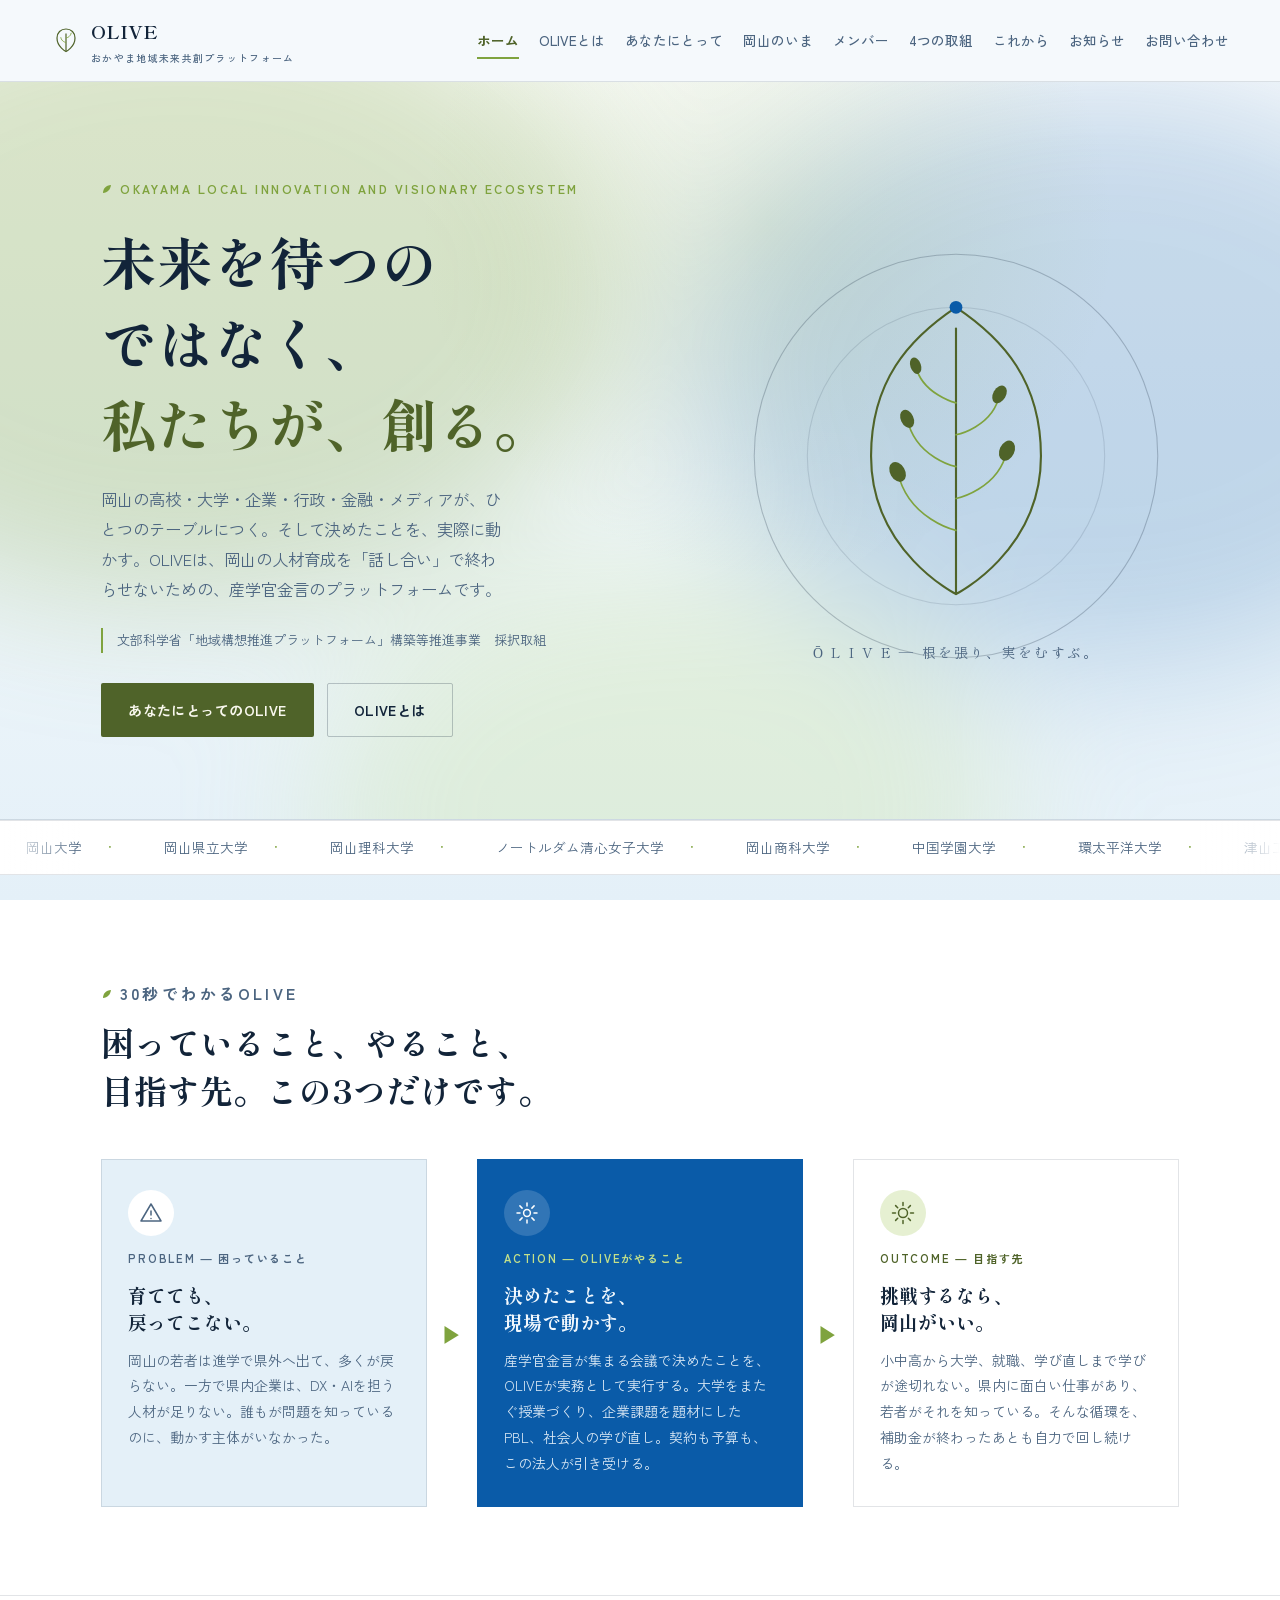
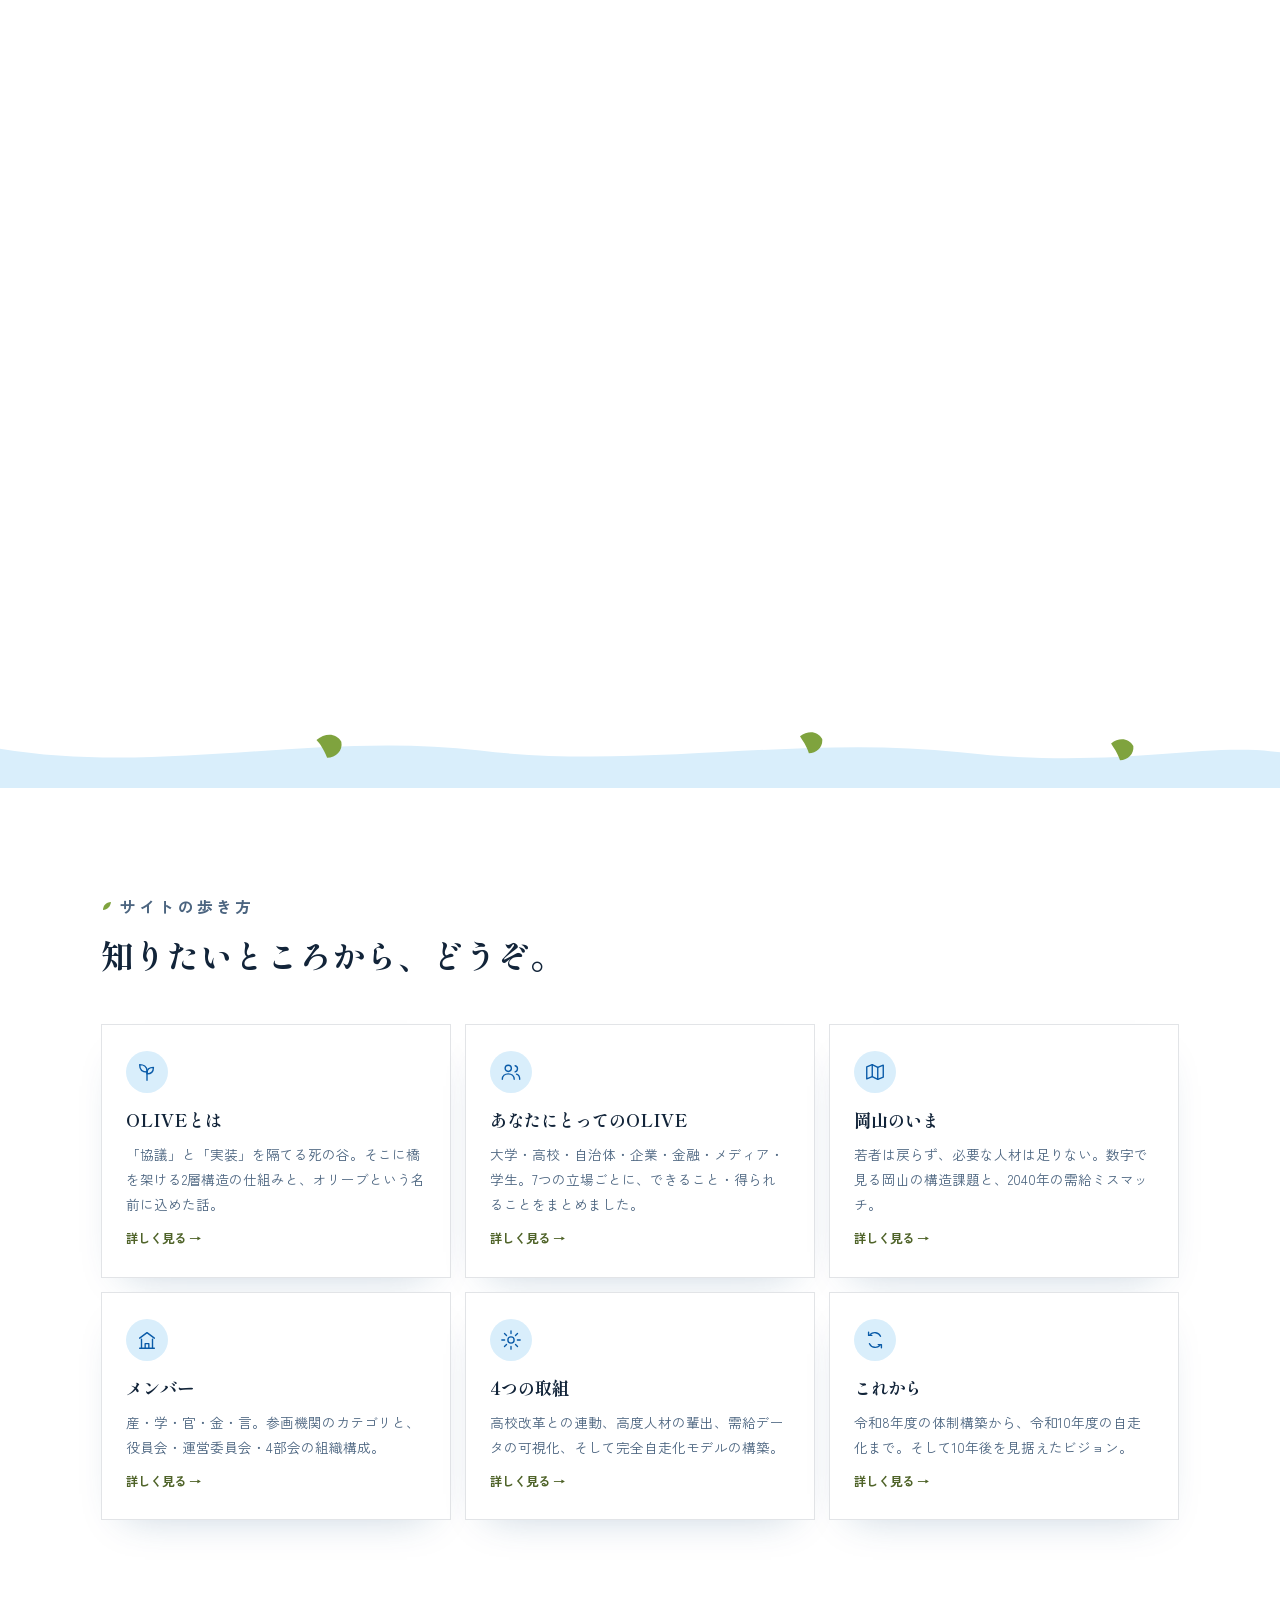
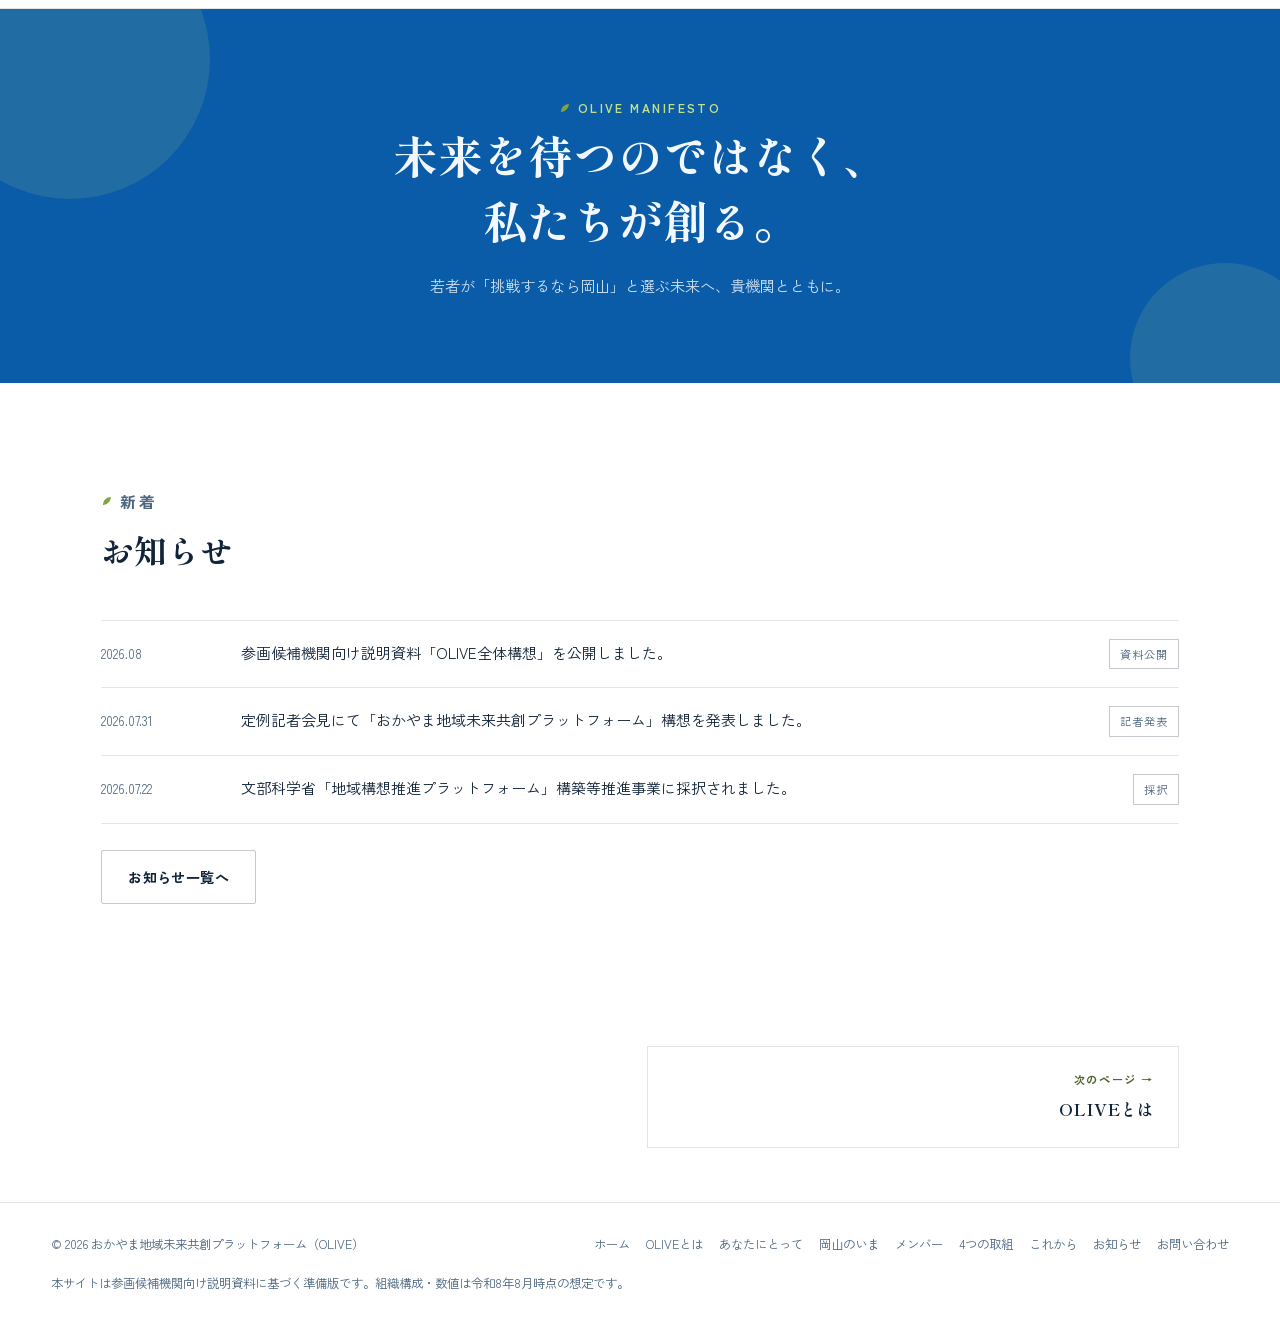
==== index.html @ 81d545f6 "Add files via upload" ====
<!DOCTYPE html>
<html lang="ja">
<head>
<meta charset="UTF-8">
<meta name="viewport" content="width=device-width, initial-scale=1">
<title>ホーム｜OLIVE おかやま地域未来共創プラットフォーム</title>
<meta name="description" content="岡山の高校・大学・企業・行政・金融・メディアが手を組み、人材育成の構想を実行に移す「おかやま地域未来共創プラットフォーム（OLIVE）」の公式サイト。">
<link rel="preconnect" href="https://fonts.googleapis.com">
<link rel="preconnect" href="https://fonts.gstatic.com" crossorigin>
<link href="https://fonts.googleapis.com/css2?family=Shippori+Mincho:wght@500;600;700;800&family=Zen+Kaku+Gothic+New:wght@400;500;700;900&display=swap" rel="stylesheet">
<link rel="icon" href="data:image/svg+xml,%3Csvg xmlns='http://www.w3.org/2000/svg' viewBox='0 0 40 40'%3E%3Cpath d='M20 34C20 34 8 28 8 16C8 9 13 4 20 4C27 4 32 9 32 16C32 28 20 34 20 34Z' fill='none' stroke='%234f6329' stroke-width='2.6'/%3E%3Cpath d='M20 34V10' stroke='%234f6329' stroke-width='2.6'/%3E%3C/svg%3E">
<meta name="theme-color" content="#0a5ba8">
<meta property="og:type" content="website">
<meta property="og:site_name" content="おかやま地域未来共創プラットフォーム（OLIVE）">
<meta property="og:title" content="ホーム｜OLIVE">
<meta property="og:description" content="岡山の高校・大学・企業・行政・金融・メディアが手を組み、人材育成の構想を実行に移す「おかやま地域未来共創プラットフォーム（OLIVE）」の公式サイト。">
<meta property="og:image" content="kodai-workshop.jpg">
<meta name="twitter:card" content="summary_large_image">
<link rel="stylesheet" href="style.css">
</head>
<body>
<a class="skip" href="#main">本文へスキップ</a>
<svg width="0" height="0" style="position:absolute" aria-hidden="true"><defs>
<symbol id="i-academy" viewBox="0 0 24 24"><path d="M3 9l9-5 9 5"/><path d="M4 20h16"/><path d="M6 20V9M10 20V9M14 20V9M18 20V9"/></symbol>
<symbol id="i-seedling" viewBox="0 0 24 24"><path d="M12 21V11"/><path d="M12 11C12 6 8 4 4 4c0 4 2 8 8 8Z"/><path d="M12 13C12 9 15 7 19 7c0 4-2 7-7 7Z"/></symbol>
<symbol id="i-roots" viewBox="0 0 24 24"><path d="M12 2v9"/><path d="M12 11c-3 0-5 3-6 9"/><path d="M12 11c3 0 5 3 6 9"/><path d="M12 11c-1.4 1.5-2 4.5-1.4 9"/><path d="M12 11c1.4 1.5 2 4.5 1.4 9"/></symbol>
<symbol id="i-dove" viewBox="0 0 24 24"><path d="M3 14c4 2.5 8 1.4 10-1.6-3 .2-5-1.6-5-4.6 3 .8 5 2.8 5 5.8 3-.6 5.4-3.4 6-7.4-2.6 3.6-6.4 5-10 5-2 0-4 .8-6 2.8Z"/></symbol>
<symbol id="i-cap" viewBox="0 0 24 24"><path d="M12 4 2 9l10 5 10-5-10-5Z"/><path d="M6 11.5V16c0 1.4 2.8 2.6 6 2.6s6-1.2 6-2.6v-4.5"/><path d="M21 9v5.5"/></symbol>
<symbol id="i-university" viewBox="0 0 24 24"><path d="M4 10l8-6 8 6"/><path d="M4 21h16"/><path d="M6 21V11M18 21V11M10 21v-5h4v5"/></symbol>
<symbol id="i-gov" viewBox="0 0 24 24"><path d="M4 10l8-6 8 6"/><path d="M4 21h16"/><path d="M6 21V11M10 21V11M14 21V11M18 21V11"/><path d="M12 4V1M12 1l3 1-3 1"/></symbol>
<symbol id="i-briefcase" viewBox="0 0 24 24"><rect x="3" y="8" width="18" height="12" rx="1.6"/><path d="M8 8V6a2 2 0 0 1 2-2h4a2 2 0 0 1 2 2v2"/><path d="M3 13.5h18"/></symbol>
<symbol id="i-coins" viewBox="0 0 24 24"><ellipse cx="12" cy="7" rx="7.5" ry="3"/><path d="M4.5 7v10c0 1.7 3.4 3 7.5 3s7.5-1.3 7.5-3V7"/><path d="M4.5 12c0 1.7 3.4 3 7.5 3s7.5-1.3 7.5-3"/></symbol>
<symbol id="i-speech" viewBox="0 0 24 24"><path d="M4 5h16v10H10l-4.5 4v-4H4Z"/><path d="M8 9h8M8 12h5"/></symbol>
<symbol id="i-book" viewBox="0 0 24 24"><path d="M4 5v14l8-3 8 3V5l-8-3-8 3Z"/><path d="M12 2v17"/></symbol>
<symbol id="i-cycle" viewBox="0 0 24 24"><path d="M18 8a7 7 0 0 0-11.3-2"/><path d="M6 16a7 7 0 0 0 11.3 2"/><path d="M5 3.5V7h3.5"/><path d="M19 20.5V17h-3.5"/></symbol>
<symbol id="i-alert" viewBox="0 0 24 24"><path d="M12 3 2 20h20L12 3Z"/><path d="M12 10v4M12 17.5v.01"/></symbol>
<symbol id="i-gear" viewBox="0 0 24 24"><circle cx="12" cy="12" r="3.4"/><path d="M12 2v3M12 19v3M2 12h3M19 12h3M4.9 4.9l2.2 2.2M16.9 16.9l2.2 2.2M19.1 4.9l-2.2 2.2M7.1 16.9l-2.2 2.2"/></symbol>
<symbol id="i-sun" viewBox="0 0 24 24"><circle cx="12" cy="12" r="4.5"/><path d="M12 1.5v3M12 19.5v3M1.5 12h3M19.5 12h3M4.6 4.6l2.1 2.1M17.3 17.3l2.1 2.1M19.4 4.6l-2.1 2.1M6.7 17.3l-2.1 2.1"/></symbol>
<symbol id="i-users" viewBox="0 0 24 24"><circle cx="9" cy="8" r="3.4"/><path d="M2.5 20c0-3.6 2.9-6 6.5-6s6.5 2.4 6.5 6"/><path d="M16.5 5.2a3.4 3.4 0 0 1 0 6.6"/><path d="M18 14.4c2.1.7 3.5 2.6 3.5 5.6"/></symbol>
<symbol id="i-check" viewBox="0 0 24 24"><path d="M4 12.5 9.5 18 20 6.5"/></symbol>
<symbol id="i-map" viewBox="0 0 24 24"><path d="M9 4 3 6.5v13L9 17l6 3 6-2.5v-13L15 7 9 4Z"/><path d="M9 4v13M15 7v13"/></symbol>
</defs></svg>
<div id="scrollProgress"></div>
<header class="site">
  <div class="nav-row">
    <a class="brand" href="index.html">
      <svg class="brand-mark" viewBox="0 0 40 40" fill="none" aria-hidden="true">
        <path d="M20 34C20 34 8 28 8 16C8 9 13 4 20 4C27 4 32 9 32 16C32 28 20 34 20 34Z" stroke="currentColor" stroke-width="1.6" style="color:var(--olive-deep)"/>
        <path d="M20 34V10" stroke="currentColor" stroke-width="1.6" style="color:var(--olive-deep)"/>
        <path d="M20 22C20 22 14 21 13 15" stroke="currentColor" stroke-width="1.2" style="color:var(--olive)"/>
        <path d="M20 16C20 16 26 15 27 9" stroke="currentColor" stroke-width="1.2" style="color:var(--olive)"/>
      </svg>
      <span class="brand-text">OLIVE<small>おかやま地域未来共創プラットフォーム</small></span>
    </a>
    <nav class="links" id="navLinks">
      <a href="index.html" class="active">ホーム</a>
      <a href="about.html">OLIVEとは</a>
      <a href="stakeholders.html">あなたにとって</a>
      <a href="issue.html">岡山のいま</a>
      <a href="members.html">メンバー</a>
      <a href="initiatives.html">4つの取組</a>
      <a href="roadmap.html">これから</a>
      <a href="news.html">お知らせ</a>
      <a href="contact.html">お問い合わせ</a>
    </nav>
    <button class="nav-toggle-btn" id="navToggleBtn" aria-label="メニューを開く" aria-expanded="false" aria-controls="navLinks">
      <svg viewBox="0 0 24 24" fill="none" stroke="currentColor" stroke-width="2" stroke-linecap="round"><path d="M3 6h18M3 12h18M3 18h18"/></svg>
    </button>
  </div>
</header>
<main id="main">
  <section class="hero" id="heroSection" style="padding-top:clamp(52px,8vw,92px);">
    <div class="hero-aurora" aria-hidden="true"><span></span><span></span><span></span></div>
    <div class="hero-glow" id="heroGlow" aria-hidden="true"></div>
    <div class="wrap hero-grid">
      <div class="page-enter">
        <p class="eyebrow">Okayama Local Innovation and Visionary Ecosystem</p>
        <h1>未来を待つのではなく、<br><em>私たちが、創る。</em></h1>
        <p class="hero-lede">岡山の高校・大学・企業・行政・金融・メディアが、ひとつのテーブルにつく。そして決めたことを、実際に動かす。OLIVEは、岡山の人材育成を「話し合い」で終わらせないための、産学官金言のプラットフォームです。</p>
        <p class="hero-formal">文部科学省「地域構想推進プラットフォーム」構築等推進事業　採択取組</p>
        <div class="hero-cta">
          <a class="btn btn-primary" href="stakeholders.html">あなたにとってのOLIVE</a>
          <a class="btn btn-ghost" href="about.html">OLIVEとは</a>
        </div>
      </div>
      <div class="hero-tilt" id="heroTilt">
        <div class="hero-art float-slow" aria-hidden="true"><svg viewBox="0 0 420 420" width="100%" height="100%">
  <circle cx="210" cy="210" r="190" fill="none" stroke="var(--line-strong)" stroke-width="1"/>
  <circle cx="210" cy="210" r="140" fill="none" stroke="var(--line)" stroke-width="1"/>
  <g stroke="var(--olive-deep)" stroke-width="2" fill="none" stroke-linecap="round">
    <path d="M210 340C210 340 130 300 130 210C130 140 165 100 210 70C255 100 290 140 290 210C290 300 210 340 210 340Z"/>
    <path d="M210 340V90"/>
  </g>
  <g stroke="var(--olive)" stroke-width="1.6" fill="none" stroke-linecap="round">
    <path d="M210 280C210 280 165 270 155 225"/><path d="M210 250C210 250 250 242 258 205"/>
    <path d="M210 220C210 220 172 212 164 175"/><path d="M210 190C210 190 245 183 251 152"/>
    <path d="M210 160C210 160 178 152 172 125"/>
  </g>
  <g fill="var(--olive-deep)" class="float-fast">
    <ellipse cx="155" cy="225" rx="7" ry="10" transform="rotate(-30 155 225)"/>
    <ellipse cx="258" cy="205" rx="7" ry="10" transform="rotate(25 258 205)"/>
    <ellipse cx="164" cy="175" rx="6" ry="9" transform="rotate(-25 164 175)"/>
    <ellipse cx="251" cy="152" rx="6" ry="9" transform="rotate(30 251 152)"/>
    <ellipse cx="172" cy="125" rx="5" ry="8" transform="rotate(-20 172 125)"/>
  </g>
  <circle cx="210" cy="70" r="6" fill="var(--navy)"/>
  <text x="210" y="400" text-anchor="middle" font-family="var(--serif)" font-size="13" fill="var(--ink-soft)" letter-spacing="2">Ō L I V E — 根を張り、実をむすぶ。</text>
</svg></div>
      </div>
    </div>
  </section>

  <div class="marquee" aria-hidden="true"><div class="marquee-track">
<span>岡山大学</span><span>岡山県立大学</span><span>岡山理科大学</span><span>ノートルダム清心女子大学</span><span>岡山商科大学</span><span>中国学園大学</span><span>環太平洋大学</span><span>津山工業高等専門学校</span><span>岡山県</span><span>岡山市</span><span>倉敷市</span><span>真庭市</span><span>岡山経済同友会</span><span>岡山県商工会議所連合会</span><span>岡山県銀行協会</span><span>山陽新聞社</span><span>テレビせとうち</span><span>大学コンソーシアム岡山</span><span>OI-Start</span>
<span>岡山大学</span><span>岡山県立大学</span><span>岡山理科大学</span><span>ノートルダム清心女子大学</span><span>岡山商科大学</span><span>中国学園大学</span><span>環太平洋大学</span><span>津山工業高等専門学校</span><span>岡山県</span><span>岡山市</span><span>倉敷市</span><span>真庭市</span><span>岡山経済同友会</span><span>岡山県商工会議所連合会</span><span>岡山県銀行協会</span><span>山陽新聞社</span><span>テレビせとうち</span><span>大学コンソーシアム岡山</span><span>OI-Start</span>
</div></div>

  <section id="overview">
    <div class="wrap">
      <div class="section-head reveal">
        <p class="eyebrow">30秒でわかるOLIVE</p>
        <h2>困っていること、やること、目指す先。この3つだけです。</h2>
      </div>
      <div class="steps3 stagger">
        <div class="step3 s-problem">
          <div class="s3-ic"><svg class="ico"><use href="#i-alert"/></svg></div>
          <div class="lbl">Problem ― 困っていること</div>
          <h3>育てても、<br>戻ってこない。</h3>
          <p>岡山の若者は進学で県外へ出て、多くが戻らない。一方で県内企業は、DX・AIを担う人材が足りない。誰もが問題を知っているのに、動かす主体がいなかった。</p>
        </div>
        <div class="step3-arrow" aria-hidden="true">▶</div>
        <div class="step3 s-olive">
          <div class="s3-ic"><svg class="ico"><use href="#i-gear"/></svg></div>
          <div class="lbl">Action ― OLIVEがやること</div>
          <h3>決めたことを、<br>現場で動かす。</h3>
          <p>産学官金言が集まる会議で決めたことを、OLIVEが実務として実行する。大学をまたぐ授業づくり、企業課題を題材にしたPBL、社会人の学び直し。契約も予算も、この法人が引き受ける。</p>
        </div>
        <div class="step3-arrow" aria-hidden="true">▶</div>
        <div class="step3 s-future">
          <div class="s3-ic"><svg class="ico"><use href="#i-sun"/></svg></div>
          <div class="lbl">Outcome ― 目指す先</div>
          <h3>挑戦するなら、<br>岡山がいい。</h3>
          <p>小中高から大学、就職、学び直しまで学びが途切れない。県内に面白い仕事があり、若者がそれを知っている。そんな循環を、補助金が終わったあとも自力で回し続ける。</p>
        </div>
      </div>
    </div>
  </section>

  <section id="photo-kodai" style="padding-top:0; border-bottom:none;">
    <div class="wrap">
      <figure class="photo-band reveal wipe"><img src="kodai-workshop.jpg" alt="高校生と大学生・大学職員が付箋を使って岡山の地域課題を話し合っている様子" loading="lazy"><figcaption>高校生と大学生が同じテーブルで、岡山の地域課題を 描く。<span class="cap-note">※ 本画像は活動のイメージです。</span></figcaption></figure>
    </div>
  </section>

  <div class="sea-band" aria-hidden="true"><svg viewBox="0 0 1440 64" preserveAspectRatio="none">
<path d="M0 20 C 180 50, 360 0, 540 22 C 720 44, 900 4, 1080 24 C 1260 44, 1350 12, 1440 24 L1440 64 L0 64 Z" fill="var(--sea-pale)"/>
<g fill="var(--olive)"><path d="M356 10c10-8 22-8 28 2 2 10-6 18-16 18-4-10-8-16-12-20z"/><path d="M900 6c9-7 20-6 25 3 1 9-6 16-15 16-3-9-7-14-10-19z"/><path d="M1250 14c9-7 20-6 25 3 1 9-6 16-15 16-3-9-7-14-10-19z"/></g>
</svg></div>

  <section id="gates">
    <div class="wrap">
      <div class="section-head reveal">
        <p class="eyebrow">サイトの歩き方</p>
        <h2>知りたいところから、どうぞ。</h2>
      </div>
      <div class="gate-grid stagger">
        <a class="gate tilt-card" href="about.html">
          <div class="g-ic"><svg class="ico"><use href="#i-seedling"/></svg></div>
          <h3>OLIVEとは</h3>
          <p>「協議」と「実装」を隔てる死の谷。そこに橋を架ける2層構造の仕組みと、オリーブという名前に込めた話。</p>
          <span class="go">詳しく見る →</span>
        </a>
<a class="gate tilt-card" href="stakeholders.html">
          <div class="g-ic"><svg class="ico"><use href="#i-users"/></svg></div>
          <h3>あなたにとってのOLIVE</h3>
          <p>大学・高校・自治体・企業・金融・メディア・学生。7つの立場ごとに、できること・得られることをまとめました。</p>
          <span class="go">詳しく見る →</span>
        </a>
<a class="gate tilt-card" href="issue.html">
          <div class="g-ic"><svg class="ico"><use href="#i-map"/></svg></div>
          <h3>岡山のいま</h3>
          <p>若者は戻らず、必要な人材は足りない。数字で見る岡山の構造課題と、2040年の需給ミスマッチ。</p>
          <span class="go">詳しく見る →</span>
        </a>
<a class="gate tilt-card" href="members.html">
          <div class="g-ic"><svg class="ico"><use href="#i-university"/></svg></div>
          <h3>メンバー</h3>
          <p>産・学・官・金・言。参画機関のカテゴリと、役員会・運営委員会・4部会の組織構成。</p>
          <span class="go">詳しく見る →</span>
        </a>
<a class="gate tilt-card" href="initiatives.html">
          <div class="g-ic"><svg class="ico"><use href="#i-gear"/></svg></div>
          <h3>4つの取組</h3>
          <p>高校改革との連動、高度人材の輩出、需給データの可視化、そして完全自走化モデルの構築。</p>
          <span class="go">詳しく見る →</span>
        </a>
<a class="gate tilt-card" href="roadmap.html">
          <div class="g-ic"><svg class="ico"><use href="#i-cycle"/></svg></div>
          <h3>これから</h3>
          <p>令和8年度の体制構築から、令和10年度の自走化まで。そして10年後を見据えたビジョン。</p>
          <span class="go">詳しく見る →</span>
        </a>
      </div>
    </div>
  </section>

  <section style="border-bottom:none; padding-top:0; padding-bottom:0;">
    <div class="quote-band">
      <div class="orb float-slow" style="width:280px; height:280px; top:-90px; left:-70px;"></div>
      <div class="orb float-fast" style="width:190px; height:190px; bottom:-70px; right:-40px;"></div>
      <p class="eyebrow" style="color:var(--olive-light); position:relative; z-index:1;">OLIVE Manifesto</p>
      <h2>未来を待つのではなく、<br>私たちが創る。</h2>
      <p class="sub">若者が「挑戦するなら岡山」と選ぶ未来へ、貴機関とともに。</p>
    </div>
  </section>

  <section id="latest">
    <div class="wrap">
      <div class="section-head reveal">
        <p class="eyebrow">新着</p>
        <h2>お知らせ</h2>
      </div>
      <div class="news-list stagger">
        <a class="news-item" href="news.html"><span class="date">2026.08</span><span class="news-title">参画候補機関向け説明資料「OLIVE全体構想」を公開しました。</span><span class="tag">資料公開</span></a>
        <a class="news-item" href="news.html"><span class="date">2026.07.31</span><span class="news-title">定例記者会見にて「おかやま地域未来共創プラットフォーム」構想を発表しました。</span><span class="tag">記者発表</span></a>
        <a class="news-item" href="news.html"><span class="date">2026.07.22</span><span class="news-title">文部科学省「地域構想推進プラットフォーム」構築等推進事業に採択されました。</span><span class="tag">採択</span></a>
      </div>
      <div style="margin-top:26px;"><a class="btn btn-ghost" href="news.html">お知らせ一覧へ</a></div>
    </div>
  </section>

</main>
<div class="wrap"><div class="pager">
<a class="next" href="about.html"><span class="dir">次のページ →</span><span class="ttl">OLIVEとは</span></a>
</div></div>
<footer>
  <span>© 2026 おかやま地域未来共創プラットフォーム（OLIVE）</span>
  <span class="fnav"><a href="index.html">ホーム</a> <a href="about.html">OLIVEとは</a> <a href="stakeholders.html">あなたにとって</a> <a href="issue.html">岡山のいま</a> <a href="members.html">メンバー</a> <a href="initiatives.html">4つの取組</a> <a href="roadmap.html">これから</a> <a href="news.html">お知らせ</a> <a href="contact.html">お問い合わせ</a></span>
  <span>本サイトは参画候補機関向け説明資料に基づく準備版です。組織構成・数値は令和8年8月時点の想定です。</span>
</footer>
<button class="back-to-top" id="backToTop" aria-label="ページ上部へ戻る">↑</button>
<script src="site.js"></script>
</body>
</html>
---- style.css ----
:root{
  --ink:#122439; --ink-soft:#4c6580;
  --paper:#f4f9fc; --paper-raise:#e4f0f8;
  --navy:#0a5ba8; --navy-soft:#3f93c9;
  --sea-pale:#d9eefb; --sea-deep:#082a4d;
  --olive:#7fa33e; --olive-deep:#4f6329; --olive-light:#c3e08a; --olive-pale:#e6f0d2;
  --line:rgba(18,36,57,0.12); --line-strong:rgba(18,36,57,0.24);
  --card:#ffffff;
  --shadow:0 18px 40px -24px rgba(14,67,114,0.28);
  --serif:"Shippori Mincho","Hiragino Mincho ProN","Yu Mincho",serif;
  --sans:"Zen Kaku Gothic New","Hiragino Sans","Yu Gothic",sans-serif;
}
@media (prefers-color-scheme: dark){
  :root:not([data-theme="light"]){
    --ink:#e7f0f7; --ink-soft:#a9c1d6;
    --paper:#0a1926; --paper-raise:#102232;
    --navy:#79b3dd; --navy-soft:#4f89ac;
    --sea-pale:#132c40; --sea-deep:#061523;
    --olive:#a9c374; --olive-deep:#c3d998; --olive-light:#7c9a4a; --olive-pale:#1f2a1a;
    --line:rgba(231,240,247,0.14); --line-strong:rgba(231,240,247,0.26);
    --card:#0f2130; --shadow:0 18px 44px -22px rgba(0,0,0,0.65);
  }
}
:root[data-theme="dark"]{
  --ink:#e7f0f7; --ink-soft:#a9c1d6;
  --paper:#0a1926; --paper-raise:#102232;
  --navy:#79b3dd; --navy-soft:#4f89ac;
  --sea-pale:#132c40; --sea-deep:#061523;
  --olive:#a9c374; --olive-deep:#c3d998; --olive-light:#7c9a4a; --olive-pale:#1f2a1a;
  --line:rgba(231,240,247,0.14); --line-strong:rgba(231,240,247,0.26);
  --card:#0f2130; --shadow:0 18px 44px -22px rgba(0,0,0,0.65);
}

*{box-sizing:border-box;}
html{scroll-behavior:smooth;}
body{
  margin:0;
  background:linear-gradient(180deg,#ffffff 0%,var(--paper) 40%,var(--paper-raise) 100%);
  background-attachment:fixed;
  color:var(--ink); font-family:var(--sans); line-height:1.85;
  -webkit-font-smoothing:antialiased;
}
@media (prefers-color-scheme: dark){
  :root:not([data-theme="light"]) body{ background:linear-gradient(180deg,#0d1f2e 0%,var(--paper) 45%,#071420 100%); background-attachment:fixed; }
}
:root[data-theme="dark"] body{ background:linear-gradient(180deg,#0d1f2e 0%,var(--paper) 45%,#071420 100%); background-attachment:fixed; }

::selection{ background:var(--olive-pale); color:var(--olive-deep); }
a{ color:inherit; }
img,svg{ display:block; max-width:100%; }
p{ margin:0; }
h1,h2,h3,h4{ font-family:var(--serif); font-weight:700; line-height:1.45; margin:0; text-wrap:balance; }
.wrap{ max-width:1180px; margin:0 auto; padding:0 clamp(20px,4vw,56px); }

.eyebrow{
  font-family:var(--sans); font-weight:700; font-size:0.76rem;
  letter-spacing:0.2em; color:var(--olive); text-transform:uppercase;
  display:inline-flex; align-items:center; gap:7px;
}
.eyebrow::before{
  content:""; width:12px; height:12px; flex:none; background:var(--olive);
  -webkit-mask:url("data:image/svg+xml,%3Csvg xmlns='http://www.w3.org/2000/svg' viewBox='0 0 24 24'%3E%3Cpath d='M4 20C4 11 10 5 20 4C19 13 13 19 4 20Z'/%3E%3C/svg%3E") center/contain no-repeat;
  mask:url("data:image/svg+xml,%3Csvg xmlns='http://www.w3.org/2000/svg' viewBox='0 0 24 24'%3E%3Cpath d='M4 20C4 11 10 5 20 4C19 13 13 19 4 20Z'/%3E%3C/svg%3E") center/contain no-repeat;
}
.ico{ width:22px; height:22px; stroke:currentColor; fill:none; stroke-width:1.5; stroke-linecap:round; stroke-linejoin:round; flex:none; }
.art-ico{ stroke:var(--olive-deep); fill:none; stroke-width:1.6; stroke-linecap:round; stroke-linejoin:round; }
.hub-ico{ stroke:var(--navy); fill:none; stroke-width:1.6; stroke-linecap:round; stroke-linejoin:round; }

@keyframes riseIn{ from{opacity:0; transform:translateY(20px);} to{opacity:1; transform:none;} }
@keyframes drawIn{ to{ stroke-dashoffset:0; } }
@keyframes march{ to{ stroke-dashoffset:-24; } }
@keyframes drift{ 0%,100%{transform:translateY(0) rotate(0);} 50%{transform:translateY(-10px) rotate(1.2deg);} }
@keyframes bob{ 0%,100%{transform:translateY(0);} 50%{transform:translateY(-6px);} }
@keyframes scrollX{ from{transform:translateX(0);} to{transform:translateX(-50%);} }
.float-slow{ animation:drift 7s ease-in-out infinite; }
.float-fast{ animation:bob 4.2s ease-in-out infinite; }

.reveal{ opacity:0; transform:translateY(18px); transition:opacity .7s cubic-bezier(.2,.7,.3,1), transform .7s cubic-bezier(.2,.7,.3,1); }
.reveal.in{ opacity:1; transform:none; }
.stagger > *{ opacity:0; transform:translateY(20px); }
.stagger.in > *{ animation:riseIn .65s cubic-bezier(.2,.7,.3,1) forwards; }
.stagger.in > *:nth-child(1){animation-delay:0s}
.stagger.in > *:nth-child(2){animation-delay:.07s}
.stagger.in > *:nth-child(3){animation-delay:.14s}
.stagger.in > *:nth-child(4){animation-delay:.21s}
.stagger.in > *:nth-child(5){animation-delay:.28s}
.stagger.in > *:nth-child(6){animation-delay:.35s}
.stagger.in > *:nth-child(7){animation-delay:.42s}
.stagger.in > *:nth-child(8){animation-delay:.49s}
.draw [pathLength]{ stroke-dasharray:1; stroke-dashoffset:1; }
.draw.in [pathLength]{ animation:drawIn 1.5s cubic-bezier(.4,.1,.2,1) forwards; }
.fade-late{ opacity:0; transition:opacity .8s ease .7s; }
.draw.in .fade-late, .reveal.in .fade-late{ opacity:1; }
.page-enter > *{ opacity:0; animation:riseIn .8s cubic-bezier(.2,.7,.3,1) forwards; }
.page-enter > *:nth-child(1){animation-delay:.05s}
.page-enter > *:nth-child(2){animation-delay:.16s}
.page-enter > *:nth-child(3){animation-delay:.3s}
.page-enter > *:nth-child(4){animation-delay:.42s}
.page-enter > *:nth-child(5){animation-delay:.54s}

@media (prefers-reduced-motion: reduce){
  html{scroll-behavior:auto;}
  *,*::before,*::after{ animation-duration:.001ms !important; animation-delay:0ms !important; transition-duration:.001ms !important; }
  .stagger > *, .page-enter > *{ opacity:1; transform:none; }
  .draw [pathLength]{ stroke-dashoffset:0; }
  .fade-late{ opacity:1; }
}

#scrollProgress{ position:fixed; top:0; left:0; height:3px; width:0%; background:linear-gradient(90deg,var(--olive),var(--navy)); z-index:200; transition:width .08s linear; }

header.site{ position:sticky; top:0; z-index:50; background:color-mix(in srgb,var(--paper) 88%,transparent); backdrop-filter:blur(10px); border-bottom:1px solid var(--line); }
.nav-row{ display:flex; align-items:center; justify-content:space-between; padding:14px clamp(20px,4vw,56px); gap:20px; position:relative; }
.brand{ display:flex; align-items:center; gap:10px; text-decoration:none; }
.brand-mark{ width:30px; height:30px; flex:none; transition:transform .35s ease; }
.brand:hover .brand-mark{ transform:rotate(-8deg) scale(1.08); }
.brand-text{ font-family:var(--serif); font-weight:700; font-size:1.15rem; }
.brand-text small{ display:block; font-family:var(--sans); font-weight:500; font-size:.62rem; letter-spacing:.13em; color:var(--ink-soft); margin-top:1px; }
nav.links{ display:flex; gap:20px; font-size:.85rem; font-weight:500; }
nav.links a{ text-decoration:none; color:var(--ink-soft); position:relative; padding:4px 0; white-space:nowrap; }
nav.links a::after{ content:""; position:absolute; left:0; right:0; bottom:-2px; height:2px; background:var(--olive); transform:scaleX(0); transform-origin:left; transition:transform .28s ease; }
nav.links a:hover{ color:var(--olive-deep); }
nav.links a:hover::after, nav.links a.active::after{ transform:scaleX(1); }
nav.links a.active{ color:var(--olive-deep); font-weight:700; }
a:focus-visible, button:focus-visible{ outline:2px solid var(--olive); outline-offset:3px; }
.nav-toggle-btn{ display:none; background:none; border:none; cursor:pointer; padding:8px; color:var(--ink); }
.nav-toggle-btn svg{ width:22px; height:22px; display:block; }
@media (max-width:1080px){
  nav.links{ display:none; position:absolute; top:100%; left:0; right:0; flex-direction:column; gap:2px; background:var(--card); border-bottom:1px solid var(--line); padding:10px clamp(20px,4vw,56px) 18px; box-shadow:var(--shadow); }
  nav.links.open{ display:flex; }
  nav.links a{ padding:11px 0; border-bottom:1px solid var(--line); }
  nav.links a::after{ display:none; }
  .nav-toggle-btn{ display:inline-flex; }
}
.back-to-top{ position:fixed; right:22px; bottom:22px; z-index:60; width:46px; height:46px; border-radius:50%; background:var(--navy); color:#fff; border:none; cursor:pointer; font-size:1.15rem; line-height:1; box-shadow:var(--shadow); opacity:0; transform:translateY(12px) scale(.9); pointer-events:none; transition:opacity .3s ease, transform .3s ease, background .2s ease; }
.back-to-top.show{ opacity:1; transform:none; pointer-events:auto; }
.back-to-top:hover{ background:var(--olive-deep); }

.hero{ position:relative; padding:clamp(56px,8.5vw,100px) 0 clamp(50px,7vw,82px); overflow:hidden; border-bottom:1px solid var(--line); }
.hero-glow{ position:absolute; inset:0; pointer-events:none; z-index:0; background:radial-gradient(560px circle at var(--mx,60%) var(--my,20%), rgba(127,163,62,.16), transparent 62%); transition:background .15s ease; }
.hero-grid{ display:grid; grid-template-columns:1.12fr .88fr; gap:clamp(30px,5vw,64px); align-items:center; position:relative; z-index:1; }
@media (max-width:900px){ .hero-grid{ grid-template-columns:1fr; } }
.hero h1{ font-size:clamp(2.1rem,4.6vw,3.5rem); margin-top:16px; }
.hero h1 em{ font-style:normal; color:var(--olive-deep); }
.hero-lede{ margin-top:20px; font-size:1.02rem; color:var(--ink-soft); max-width:50ch; }
.hero-formal{ margin-top:24px; font-size:.81rem; color:var(--ink-soft); border-left:2px solid var(--olive); padding-left:14px; line-height:1.9; }
.hero-cta{ display:flex; gap:13px; margin-top:30px; flex-wrap:wrap; }
.hero-tilt{ perspective:1000px; transition:transform .3s ease-out; will-change:transform; }
.hero-art{ position:relative; aspect-ratio:1/1; }

.page-head-band{ position:relative; overflow:hidden; padding:clamp(46px,6.5vw,80px) 0 clamp(34px,4.5vw,52px); border-bottom:1px solid var(--line); background:linear-gradient(180deg, color-mix(in srgb,var(--sea-pale) 55%,transparent), transparent); }
.page-head-band .ph-inner{ max-width:66ch; position:relative; z-index:1; }
.page-head-band h1{ font-size:clamp(1.75rem,3.6vw,2.7rem); margin-top:12px; }
.page-head-band .ph-lede{ margin-top:16px; color:var(--ink-soft); font-size:1rem; }
.ph-deco{ position:absolute; right:-40px; top:-20px; width:min(300px,32vw); opacity:.22; pointer-events:none; }
@media (max-width:760px){ .ph-deco{ display:none; } }

.btn{ display:inline-flex; align-items:center; gap:8px; padding:13px 26px; font-family:var(--sans); font-weight:700; font-size:.88rem; letter-spacing:.03em; text-decoration:none; border-radius:2px; border:1px solid transparent; cursor:pointer; transition:transform .18s ease, background .22s ease, color .22s ease, border-color .22s ease, box-shadow .22s ease; }
.btn-primary{ background:var(--olive-deep); color:#f9f8ee; }
.btn-primary:hover{ background:var(--olive); transform:translateY(-2px); box-shadow:0 14px 26px -14px rgba(79,99,41,.7); }
.btn-ghost{ border-color:var(--line-strong); color:var(--ink); }
.btn-ghost:hover{ border-color:var(--olive-deep); color:var(--olive-deep); transform:translateY(-2px); }

section{ padding:clamp(50px,7vw,88px) 0; border-bottom:1px solid var(--line); }
section:last-of-type{ border-bottom:none; }
.section-head{ max-width:62ch; margin-bottom:clamp(28px,4.2vw,46px); }
.section-head h2{ font-size:clamp(1.45rem,2.9vw,2.05rem); margin-top:10px; }
.section-head p{ margin-top:16px; color:var(--ink-soft); font-size:.98rem; }
.sea-band{ line-height:0; margin-top:-1px; }
.sea-band svg{ display:block; width:100%; height:auto; }
.section-art{ margin:0 auto clamp(26px,4vw,42px); }
.section-art svg{ display:block; width:100%; height:auto; }
.art-wide{ max-width:880px; }
.art-narrow{ max-width:390px; }

.steps3{ display:grid; grid-template-columns:1fr auto 1fr auto 1fr; align-items:stretch; }
@media (max-width:900px){ .steps3{ grid-template-columns:1fr; } }
.step3{ background:var(--card); border:1px solid var(--line); padding:30px 26px; display:flex; flex-direction:column; gap:12px; transition:transform .3s cubic-bezier(.2,.8,.2,1), box-shadow .3s ease; }
.step3:hover{ transform:translateY(-6px); box-shadow:0 22px 44px -22px rgba(10,91,168,.35); }
.step3 .s3-ic{ width:46px; height:46px; border-radius:50%; display:flex; align-items:center; justify-content:center; }
.step3 .s3-ic .ico{ width:24px; height:24px; }
.step3 .lbl{ font-size:.7rem; letter-spacing:.16em; text-transform:uppercase; font-weight:700; }
.step3 h3{ font-size:1.18rem; }
.step3 p{ font-size:.87rem; color:var(--ink-soft); }
.step3.s-problem{ background:var(--paper-raise); }
.step3.s-problem .s3-ic{ background:var(--card); color:var(--ink-soft); }
.step3.s-problem .lbl{ color:var(--ink-soft); }
.step3.s-olive{ background:var(--navy); border-color:var(--navy); }
.step3.s-olive .s3-ic{ background:rgba(255,255,255,.16); color:#fff; }
.step3.s-olive .lbl{ color:var(--olive-light); }
.step3.s-olive h3{ color:#f2f8fd; }
.step3.s-olive p{ color:#d8e7f4; }
.step3.s-future .s3-ic{ background:var(--olive-pale); color:var(--olive-deep); }
.step3.s-future .lbl{ color:var(--olive-deep); }
.step3-arrow{ display:flex; align-items:center; justify-content:center; padding:0 14px; color:var(--olive); font-size:1.4rem; }
@media (max-width:900px){ .step3-arrow{ padding:10px 0; transform:rotate(90deg); } }

.gate-grid{ display:grid; grid-template-columns:repeat(3,1fr); gap:14px; }
@media (max-width:900px){ .gate-grid{ grid-template-columns:repeat(2,1fr); } }
@media (max-width:560px){ .gate-grid{ grid-template-columns:1fr; } }
.gate{ display:flex; flex-direction:column; gap:10px; background:var(--card); border:1px solid var(--line); padding:26px 24px; text-decoration:none; box-shadow:var(--shadow); position:relative; overflow:hidden; transition:transform .3s cubic-bezier(.2,.8,.2,1), box-shadow .3s ease; }
.gate::before{ content:""; position:absolute; left:0; top:0; bottom:0; width:3px; background:var(--olive); transform:scaleY(0); transform-origin:top; transition:transform .35s ease; }
.gate:hover{ transform:translateY(-6px); box-shadow:0 24px 44px -22px rgba(10,91,168,.35); }
.gate:hover::before{ transform:scaleY(1); }
.gate .g-ic{ width:42px; height:42px; border-radius:50%; background:var(--sea-pale); color:var(--navy); display:flex; align-items:center; justify-content:center; }
.gate h3{ font-size:1.08rem; margin-top:4px; }
.gate p{ font-size:.85rem; color:var(--ink-soft); flex:1; }
.gate .go{ font-size:.78rem; font-weight:700; color:var(--olive-deep); display:inline-flex; align-items:center; gap:6px; transition:gap .25s ease; }
.gate:hover .go{ gap:12px; }

.tabs-bar{ display:flex; flex-wrap:wrap; gap:8px; margin-bottom:26px; }
.tab-btn{ display:inline-flex; align-items:center; gap:8px; padding:11px 20px; border-radius:999px; cursor:pointer; font-family:var(--sans); font-size:.87rem; font-weight:700; background:var(--card); color:var(--ink-soft); border:1px solid var(--line-strong); transition:all .25s cubic-bezier(.2,.8,.2,1); }
.tab-btn .ico{ width:17px; height:17px; }
.tab-btn:hover{ transform:translateY(-2px); border-color:var(--olive); color:var(--olive-deep); }
.tab-btn[aria-selected="true"]{ background:var(--navy); border-color:var(--navy); color:#fff; box-shadow:0 12px 24px -14px rgba(10,91,168,.8); }
.tab-panel{ display:none; }
.tab-panel.active{ display:block; animation:riseIn .5s cubic-bezier(.2,.7,.3,1) both; }
.panel-card{ background:var(--card); border:1px solid var(--line); border-left:4px solid var(--olive); box-shadow:var(--shadow); padding:clamp(26px,3.6vw,40px); display:grid; grid-template-columns:1fr 1fr; gap:clamp(22px,3vw,40px); }
@media (max-width:800px){ .panel-card{ grid-template-columns:1fr; } }
.panel-card h3{ font-size:1.32rem; }
.panel-card .who{ font-size:.72rem; letter-spacing:.14em; text-transform:uppercase; color:var(--olive-deep); font-weight:700; }
.panel-card .say{ margin-top:14px; font-size:.95rem; color:var(--ink-soft); }
.panel-list{ display:flex; flex-direction:column; gap:14px; margin:0; padding:0; list-style:none; }
.panel-list li{ display:flex; gap:12px; align-items:flex-start; font-size:.9rem; }
.panel-list .chk{ flex:none; width:22px; height:22px; border-radius:50%; margin-top:3px; background:var(--olive-pale); color:var(--olive-deep); display:flex; align-items:center; justify-content:center; }
.panel-list .chk svg{ width:12px; height:12px; stroke:currentColor; fill:none; stroke-width:3; stroke-linecap:round; stroke-linejoin:round; }
.panel-list b{ display:block; color:var(--ink); }
.panel-list span.d{ color:var(--ink-soft); font-size:.85rem; }

.benefit-grid{ display:grid; grid-template-columns:repeat(3,1fr); gap:14px; }
@media (max-width:900px){ .benefit-grid{ grid-template-columns:repeat(2,1fr); } }
@media (max-width:560px){ .benefit-grid{ grid-template-columns:1fr; } }
.benefit{ background:var(--card); border:1px solid var(--line); padding:26px 24px; box-shadow:var(--shadow); position:relative; overflow:hidden; transition:transform .3s cubic-bezier(.2,.8,.2,1), box-shadow .3s ease; }
.benefit::before{ content:""; position:absolute; left:0; top:0; bottom:0; width:3px; background:var(--olive); transform:scaleY(0); transform-origin:top; transition:transform .35s ease; }
.benefit:hover{ transform:translateY(-6px); box-shadow:0 24px 44px -22px rgba(10,91,168,.35); }
.benefit:hover::before{ transform:scaleY(1); }
.benefit .bn{ font-family:var(--serif); font-weight:800; font-size:1.5rem; color:var(--olive-pale); -webkit-text-stroke:1.4px var(--olive); line-height:1; }
.benefit h4{ font-size:1.02rem; margin-top:12px; }
.benefit p{ margin-top:9px; font-size:.85rem; color:var(--ink-soft); }

.marquee{ overflow:hidden; position:relative; padding:14px 0; border-block:1px solid var(--line); background:var(--card); }
.marquee::before,.marquee::after{ content:""; position:absolute; top:0; bottom:0; width:80px; z-index:2; pointer-events:none; }
.marquee::before{ left:0; background:linear-gradient(90deg,var(--card),transparent); }
.marquee::after{ right:0; background:linear-gradient(270deg,var(--card),transparent); }
.marquee-track{ display:flex; width:max-content; animation:scrollX 46s linear infinite; }
.marquee:hover .marquee-track{ animation-play-state:paused; }
.marquee-track span{ padding:0 26px; font-size:.85rem; color:var(--ink-soft); white-space:nowrap; }
.marquee-track span::after{ content:"·"; margin-left:26px; color:var(--olive); }

.trivia-strip{ display:grid; grid-template-columns:repeat(4,1fr); gap:1px; background:var(--line); border:1px solid var(--line); border-radius:4px; overflow:hidden; }
@media (max-width:860px){ .trivia-strip{ grid-template-columns:repeat(2,1fr); } }
@media (max-width:480px){ .trivia-strip{ grid-template-columns:1fr; } }
.trivia-card{ background:var(--card); padding:26px 22px; display:flex; flex-direction:column; gap:10px; transition:background .3s ease; }
.trivia-card:hover{ background:var(--paper-raise); }
.trivia-card .ic{ line-height:1; color:var(--olive-deep); }
.trivia-card .ic .ico{ width:26px; height:26px; }
.trivia-card .tt{ font-family:var(--serif); font-weight:700; font-size:.98rem; }
.trivia-card .tx{ font-size:.82rem; color:var(--ink-soft); }

.quote-band{ background:var(--navy); color:#f2f8fd; padding:clamp(48px,7vw,84px) clamp(20px,4vw,56px); text-align:center; position:relative; overflow:hidden; }
.quote-band h2{ color:#f2f8fd; font-size:clamp(1.7rem,3.8vw,2.8rem); max-width:20ch; margin:0 auto; position:relative; z-index:1; }
.quote-band .sub{ margin-top:18px; font-size:.95rem; opacity:.85; position:relative; z-index:1; }
.quote-band .orb{ position:absolute; border-radius:50%; opacity:.13; background:var(--olive-light); }

.stat-grid{ display:grid; grid-template-columns:repeat(3,1fr); gap:1px; background:var(--line); border:1px solid var(--line); }
@media (max-width:760px){ .stat-grid{ grid-template-columns:1fr; } }
.stat-cell{ background:var(--paper); padding:32px 28px; transition:background .3s ease; }
.stat-cell:hover{ background:var(--card); }
.stat-num{ font-family:var(--serif); font-weight:800; font-size:clamp(2.2rem,4vw,2.8rem); color:var(--navy); font-variant-numeric:tabular-nums; line-height:1.1; }
.stat-num span{ font-size:.45em; font-weight:700; margin-left:2px; }
.stat-label{ margin-top:12px; font-size:.88rem; color:var(--ink-soft); }
.stat-cell:nth-child(2) .stat-num{ color:var(--navy-soft); }
.stat-cell:nth-child(3) .stat-num{ color:var(--olive-deep); }
.qs-grid{ display:grid; grid-template-columns:repeat(4,1fr); gap:14px; }
@media (max-width:900px){ .qs-grid{ grid-template-columns:repeat(2,1fr); } }
@media (max-width:520px){ .qs-grid{ grid-template-columns:1fr; } }
.qs{ padding:24px 20px; background:var(--card); border-left:3px solid var(--olive); box-shadow:var(--shadow); transition:transform .28s ease; }
.qs:hover{ transform:translateY(-5px); }
.qs .yr{ font-size:.7rem; letter-spacing:.1em; color:var(--ink-soft); text-transform:uppercase; }
.qs .val{ font-family:var(--serif); font-weight:800; font-size:1.55rem; color:var(--navy); margin-top:6px; font-variant-numeric:tabular-nums; }
.qs .lbl{ font-size:.82rem; color:var(--ink-soft); margin-top:8px; }
.qs.warm{ border-left-color:var(--navy-soft); }
.qs.warm .val{ color:var(--olive-deep); }

.valley{ display:grid; grid-template-columns:1fr 1.1fr 1fr; border:1px solid var(--line-strong); }
@media (max-width:760px){ .valley{ grid-template-columns:1fr; } }
.valley > div{ padding:30px 26px; }
.valley .discuss{ background:var(--paper-raise); }
.valley .gap{ background:var(--sea-deep); color:#eaf4fb; text-align:center; display:flex; flex-direction:column; justify-content:center; gap:6px; }
.valley .gap small{ letter-spacing:.18em; font-size:.68rem; opacity:.7; text-transform:uppercase; }
.valley .gap strong{ font-family:var(--serif); font-size:1.5rem; }
.valley .impl{ background:var(--sea-pale); }
.valley h4{ font-size:.95rem; margin-bottom:8px; }
.valley p{ font-size:.86rem; color:var(--ink-soft); }
.valley-conclusion{ margin-top:20px; padding:18px 24px; background:var(--navy); color:#f3f6fa; font-size:.92rem; font-weight:500; display:flex; gap:12px; align-items:baseline; }
.valley-conclusion b{ font-family:var(--serif); font-weight:700; flex:none; }
.layers{ display:flex; flex-direction:column; margin-top:38px; }
.layer{ border:1px solid var(--line-strong); padding:26px 30px; display:grid; grid-template-columns:220px 1fr; gap:24px; align-items:center; }
@media (max-width:700px){ .layer{ grid-template-columns:1fr; } }
.layer.upper{ background:var(--navy); color:#f3f6fa; }
.layer.lower{ background:var(--navy-soft); color:#f6f9fb; margin-top:-1px; }
.layer.lower .tag{ color:var(--olive-light); opacity:1; }
.layer .tag{ font-size:.68rem; letter-spacing:.16em; text-transform:uppercase; opacity:.75; }
.layer .name{ font-family:var(--serif); font-weight:700; font-size:1.2rem; margin-top:6px; }
.layer .desc{ font-size:.9rem; opacity:.92; }
.layer-arrow{ text-align:center; font-size:.78rem; color:var(--ink-soft); padding:8px 0; }

.flow-stages{ display:flex; flex-wrap:wrap; }
.flow-stage{ flex:1 1 180px; background:var(--card); border:1px solid var(--line); padding:22px 18px; transition:transform .28s ease, box-shadow .28s ease; }
.flow-stage:hover{ transform:translateY(-5px); box-shadow:var(--shadow); }
.flow-stage .fi{ width:34px; height:34px; border-radius:50%; background:var(--sea-pale); color:var(--navy); display:flex; align-items:center; justify-content:center; margin-bottom:10px; }
.flow-stage .fi .ico{ width:18px; height:18px; }
.flow-stage .n{ font-family:var(--serif); font-weight:800; color:var(--navy); font-size:1.3rem; }
.flow-stage h4{ font-size:.92rem; margin-top:6px; }
.flow-stage p{ font-size:.78rem; color:var(--ink-soft); margin-top:8px; }
.flow-stage .link{ font-size:.7rem; color:var(--olive-deep); margin-top:10px; }
.flow-loop{ text-align:center; margin-top:18px; font-size:.82rem; color:var(--olive-deep); font-weight:700; }

.body-grid{ display:grid; grid-template-columns:repeat(4,1fr); gap:14px; }
@media (max-width:900px){ .body-grid{ grid-template-columns:repeat(2,1fr); } }
@media (max-width:520px){ .body-grid{ grid-template-columns:1fr; } }
.body-card{ background:var(--card); border:1px solid var(--line); padding:22px 20px; box-shadow:var(--shadow); transition:transform .28s cubic-bezier(.2,.8,.2,1), box-shadow .28s ease; }
.body-card:hover{ transform:translateY(-5px); box-shadow:0 22px 38px -20px rgba(10,91,168,.34); }
.body-card .k{ font-size:.68rem; letter-spacing:.14em; color:var(--navy-soft); font-weight:700; text-transform:uppercase; }
.body-card h4{ font-size:1rem; margin-top:8px; }
.body-card p{ margin-top:10px; font-size:.83rem; color:var(--ink-soft); }
.hub-illustration{ max-width:460px; margin:0 auto clamp(34px,5vw,50px); }
.hub-link{ stroke-dasharray:4 8; animation:march 2.6s linear infinite; }
@media (prefers-reduced-motion: reduce){ .hub-link{ animation:none; } }
.committee-band{ margin-top:16px; display:flex; flex-wrap:wrap; gap:10px; }
.pill{ border:1px solid var(--line-strong); padding:8px 16px; font-size:.82rem; border-radius:999px; background:var(--paper-raise); transition:transform .22s ease, border-color .22s ease; }
.pill:hover{ transform:translateY(-2px); border-color:var(--olive); }

.init-list{ display:flex; flex-direction:column; }
.init{ display:grid; grid-template-columns:120px 1fr; gap:26px; padding:28px 0; border-top:1px solid var(--line); transition:transform .28s ease; }
.init:last-child{ border-bottom:1px solid var(--line); }
@media (max-width:700px){ .init{ grid-template-columns:1fr; gap:10px; } }
.init:hover{ transform:translateX(7px); }
.init:hover .init-num{ -webkit-text-stroke:1.5px var(--navy); }
.init-num{ font-family:var(--serif); font-weight:800; font-size:2.4rem; color:var(--olive-pale); -webkit-text-stroke:1.5px var(--olive); line-height:1; transition:all .28s ease; }
.init h3{ font-size:1.12rem; }
.init p{ margin-top:10px; color:var(--ink-soft); font-size:.92rem; max-width:68ch; }
.init .sub{ margin-top:12px; display:flex; flex-wrap:wrap; gap:8px; }
.init .sub span{ font-size:.74rem; padding:5px 12px; border-radius:999px; background:var(--sea-pale); color:var(--navy); border:1px solid var(--line); }

.road-wrap{ position:relative; padding-left:26px; }
.road-rail{ position:absolute; left:0; top:4px; bottom:4px; width:2px; background:var(--line-strong); }
.road-fill{ position:absolute; left:0; top:4px; width:2px; height:0; background:linear-gradient(180deg,var(--olive),var(--navy)); transition:height .15s linear; }
.road{ display:flex; flex-direction:column; gap:44px; }
.road-item{ position:relative; }
.road-item::before{ content:""; position:absolute; left:-32px; top:5px; width:12px; height:12px; border-radius:50%; background:var(--paper); border:2px solid var(--olive-deep); transition:transform .28s ease, background .28s ease; }
.road-item:hover::before{ transform:scale(1.4); background:var(--olive); }
.road-item .yr{ font-family:var(--serif); font-weight:700; font-size:1.3rem; color:var(--olive-deep); }
.road-item .ttl{ font-weight:700; margin-top:2px; font-size:.95rem; color:var(--ink-soft); }
.road-item ul{ margin:14px 0 0; padding-left:1.1em; font-size:.9rem; color:var(--ink-soft); display:flex; flex-direction:column; gap:8px; }
.phase-grid{ display:grid; grid-template-columns:repeat(3,1fr); gap:14px; }
@media (max-width:800px){ .phase-grid{ grid-template-columns:1fr; } }
.phase-card{ background:var(--card); border:1px solid var(--line); border-top:4px solid var(--olive); padding:26px 22px; transition:transform .28s ease; }
.phase-card:hover{ transform:translateY(-6px); }
.phase-card:nth-child(2){ border-top-color:var(--navy-soft); }
.phase-card:nth-child(3){ border-top-color:var(--navy); background:var(--sea-deep); }
.phase-card:nth-child(3) *{ color:#eef5fa !important; }
.phase-card .pn{ font-size:.72rem; letter-spacing:.1em; color:var(--ink-soft); text-transform:uppercase; }
.phase-card .py{ font-family:var(--serif); font-weight:700; font-size:1.05rem; margin-top:4px; }
.phase-card h4{ font-size:1.1rem; margin-top:10px; }
.phase-card p{ font-size:.85rem; color:var(--ink-soft); margin-top:8px; }

.news-list{ display:flex; flex-direction:column; }
.news-item{ display:grid; grid-template-columns:120px 1fr auto; gap:20px; align-items:baseline; padding:18px 0; border-top:1px solid var(--line); text-decoration:none; color:inherit; transition:padding-left .25s ease; }
.news-item:hover{ padding-left:8px; }
.news-item:hover .news-title{ color:var(--olive-deep); }
.news-list > :last-child{ border-bottom:1px solid var(--line); }
@media (max-width:640px){ .news-item{ grid-template-columns:1fr; gap:6px; } .news-item .tag{ order:-1; } }
.news-item .date{ font-size:.82rem; color:var(--ink-soft); font-variant-numeric:tabular-nums; }
.news-title{ font-size:.94rem; transition:color .25s ease; }
.news-item .tag{ font-size:.7rem; letter-spacing:.08em; padding:4px 10px; border:1px solid var(--line-strong); color:var(--ink-soft); white-space:nowrap; height:fit-content; }

.ask-grid{ display:grid; grid-template-columns:repeat(3,1fr); gap:14px; }
@media (max-width:860px){ .ask-grid{ grid-template-columns:1fr; } }
.ask{ background:var(--olive-pale); border:1px solid var(--olive); padding:26px 24px; transition:transform .3s cubic-bezier(.2,.8,.2,1), box-shadow .3s ease; }
.ask:hover{ transform:translateY(-6px); box-shadow:0 22px 40px -22px rgba(79,99,41,.55); }
.ask .an{ width:30px; height:30px; border-radius:50%; background:var(--olive-deep); color:#f7faef; display:flex; align-items:center; justify-content:center; font-weight:700; font-size:.85rem; }
.ask h4{ font-size:1.05rem; margin-top:14px; color:var(--ink); }
.ask p{ margin-top:9px; font-size:.86rem; color:var(--ink-soft); }
.contact-panel{ background:var(--sea-deep); color:#eef5fa; padding:clamp(40px,6vw,64px); display:grid; grid-template-columns:1.2fr 1fr; gap:40px; }
@media (max-width:800px){ .contact-panel{ grid-template-columns:1fr; } }
.contact-panel h2{ color:#eef5fa; font-size:1.6rem; }
.contact-panel .note{ margin-top:16px; font-size:.9rem; opacity:.88; max-width:52ch; }
.contact-facts{ display:flex; flex-direction:column; gap:16px; font-size:.88rem; }
.contact-facts dt{ font-size:.7rem; letter-spacing:.1em; text-transform:uppercase; opacity:.65; }
.contact-facts dd{ margin:4px 0 0; }
.contact-art{ max-width:260px; margin-top:26px; }

.pager{ display:grid; grid-template-columns:1fr 1fr; gap:14px; padding:clamp(34px,5vw,54px) 0; }
@media (max-width:640px){ .pager{ grid-template-columns:1fr; } }
.pager a{ display:flex; flex-direction:column; gap:4px; padding:22px 24px; background:var(--card); border:1px solid var(--line); text-decoration:none; transition:transform .28s ease, border-color .28s ease; }
.pager a:hover{ transform:translateY(-4px); border-color:var(--olive); }
.pager .dir{ font-size:.7rem; letter-spacing:.14em; text-transform:uppercase; color:var(--olive-deep); font-weight:700; }
.pager .ttl{ font-family:var(--serif); font-weight:700; font-size:1.05rem; }
.pager .next{ text-align:right; }
.pager .next:only-child{ grid-column:2; }
@media (max-width:640px){ .pager .next:only-child{ grid-column:1; } .pager .next{ text-align:left; } }

footer{ padding:30px clamp(20px,4vw,56px); display:flex; justify-content:space-between; align-items:center; gap:16px; font-size:.78rem; color:var(--ink-soft); flex-wrap:wrap; border-top:1px solid var(--line); }
footer .fnav{ display:flex; gap:16px; flex-wrap:wrap; }
footer a{ text-decoration:none; }
footer a:hover{ color:var(--olive-deep); }

.photo-band{ margin:0 0 clamp(28px,4vw,46px); position:relative; overflow:hidden; border-radius:5px; box-shadow:var(--shadow); }
.photo-band img{ width:100%; height:auto; display:block; transition:transform 1.3s cubic-bezier(.2,.7,.3,1); }
.photo-band:hover img{ transform:scale(1.035); }
.photo-band figcaption{ position:absolute; left:0; right:0; bottom:0; padding:52px 26px 18px; background:linear-gradient(transparent, rgba(8,42,77,.88)); color:#eef5fa; font-size:.88rem; line-height:1.7; }
.photo-band figcaption .cap-note{ display:block; margin-top:5px; font-size:.7rem; opacity:.72; letter-spacing:.04em; }
@media (prefers-color-scheme: dark){ :root:not([data-theme="light"]) .photo-band img{ filter:brightness(.88); } }
:root[data-theme="dark"] .photo-band img{ filter:brightness(.88); }
@media (prefers-reduced-motion: reduce){ .photo-band:hover img, .photo-split .ps-img:hover img{ transform:none; } }

.photo-plain{ margin:0 auto clamp(28px,4vw,46px); max-width:780px; }
.photo-plain img{ width:100%; height:auto; display:block; border-radius:5px; background:#fff; }
.photo-plain figcaption{ margin-top:12px; font-size:.8rem; color:var(--ink-soft); text-align:center; }

.photo-split{ display:grid; grid-template-columns:1.02fr .98fr; gap:clamp(24px,3.6vw,48px); align-items:center; }
@media (max-width:840px){ .photo-split{ grid-template-columns:1fr; } }
.photo-split .ps-img{ margin:0; overflow:hidden; border-radius:5px; box-shadow:var(--shadow); }
.photo-split .ps-img img{ width:100%; height:auto; display:block; transition:transform 1.3s cubic-bezier(.2,.7,.3,1); }
.photo-split .ps-img:hover img{ transform:scale(1.035); }
.photo-split h3{ font-size:clamp(1.3rem,2.4vw,1.75rem); }
.photo-split p{ margin-top:14px; color:var(--ink-soft); font-size:.95rem; }
.photo-split .ps-note{ margin-top:14px; font-size:.72rem; color:var(--ink-soft); opacity:.8; }

/* ===== hero aurora ===== */
.hero-aurora{ position:absolute; inset:-25%; z-index:0; pointer-events:none; filter:blur(70px); opacity:.5; }
.hero-aurora span{ position:absolute; display:block; border-radius:50%; }
.hero-aurora span:nth-child(1){ width:46%; height:58%; left:3%;  top:6%;    background:rgba(127,163,62,.55); animation:aurA 19s ease-in-out infinite; }
.hero-aurora span:nth-child(2){ width:42%; height:54%; right:5%; top:16%;   background:rgba(10,91,168,.42);  animation:aurB 23s ease-in-out infinite; }
.hero-aurora span:nth-child(3){ width:36%; height:46%; left:33%; bottom:-6%;background:rgba(195,224,138,.5); animation:aurC 27s ease-in-out infinite; }
@keyframes aurA{ 0%,100%{transform:translate(0,0) scale(1)} 50%{transform:translate(8%,6%) scale(1.16)} }
@keyframes aurB{ 0%,100%{transform:translate(0,0) scale(1)} 50%{transform:translate(-7%,9%) scale(1.12)} }
@keyframes aurC{ 0%,100%{transform:translate(0,0) scale(1)} 50%{transform:translate(5%,-8%) scale(1.2)} }
@media (prefers-color-scheme: dark){ :root:not([data-theme="light"]) .hero-aurora{ opacity:.32; } }
:root[data-theme="dark"] .hero-aurora{ opacity:.32; }
@media (prefers-reduced-motion: reduce){ .hero-aurora span{ animation:none; } }

/* ===== primary button shine ===== */
.btn-primary{ position:relative; overflow:hidden; }
.btn-primary > *{ position:relative; z-index:1; }
.btn-primary::after{
  content:""; position:absolute; top:0; left:-130%; width:55%; height:100%;
  background:linear-gradient(100deg, transparent, rgba(255,255,255,.38), transparent);
  transform:skewX(-18deg); transition:left .65s cubic-bezier(.3,.7,.3,1);
}
.btn-primary:hover::after{ left:140%; }

/* ===== clip-path wipe reveal (photos) ===== */
.wipe{ clip-path:inset(0 100% 0 0); transition:clip-path 1.05s cubic-bezier(.5,.05,.2,1); }
.wipe.in{ clip-path:inset(0 0 0 0); }
@media (prefers-reduced-motion: reduce){ .wipe{ clip-path:none !important; transition:none; } }

/* ===== 3D tilt cards ===== */
.tilt-card{ transform-style:preserve-3d; will-change:transform; transition:transform .35s cubic-bezier(.2,.8,.2,1), box-shadow .35s ease; }
.tilt-card > *{ transform:translateZ(18px); }
@media (prefers-reduced-motion: reduce){ .tilt-card{ transform:none !important; } }

/* ===== eyebrow leaf pulse ===== */
.eyebrow::before{ transition:transform .5s cubic-bezier(.2,.8,.2,1); }
.section-head:hover .eyebrow::before{ transform:rotate(-18deg) scale(1.18); }

/* ===== page transition ===== */
body{ transition:opacity .26s ease; }
body.leaving{ opacity:0; }

/* ===== skip link ===== */
.skip{ position:absolute; left:-9999px; top:0; z-index:300; background:var(--navy); color:#fff; padding:10px 18px; font-size:.85rem; font-weight:700; text-decoration:none; border-radius:0 0 3px 0; }
.skip:focus{ left:0; }

/* ===== nav underline sweep for brand ===== */
.brand-text{ background-image:linear-gradient(var(--olive), var(--olive)); background-repeat:no-repeat; background-size:0% 2px; background-position:0 100%; transition:background-size .35s ease; }
.brand:hover .brand-text{ background-size:100% 2px; }
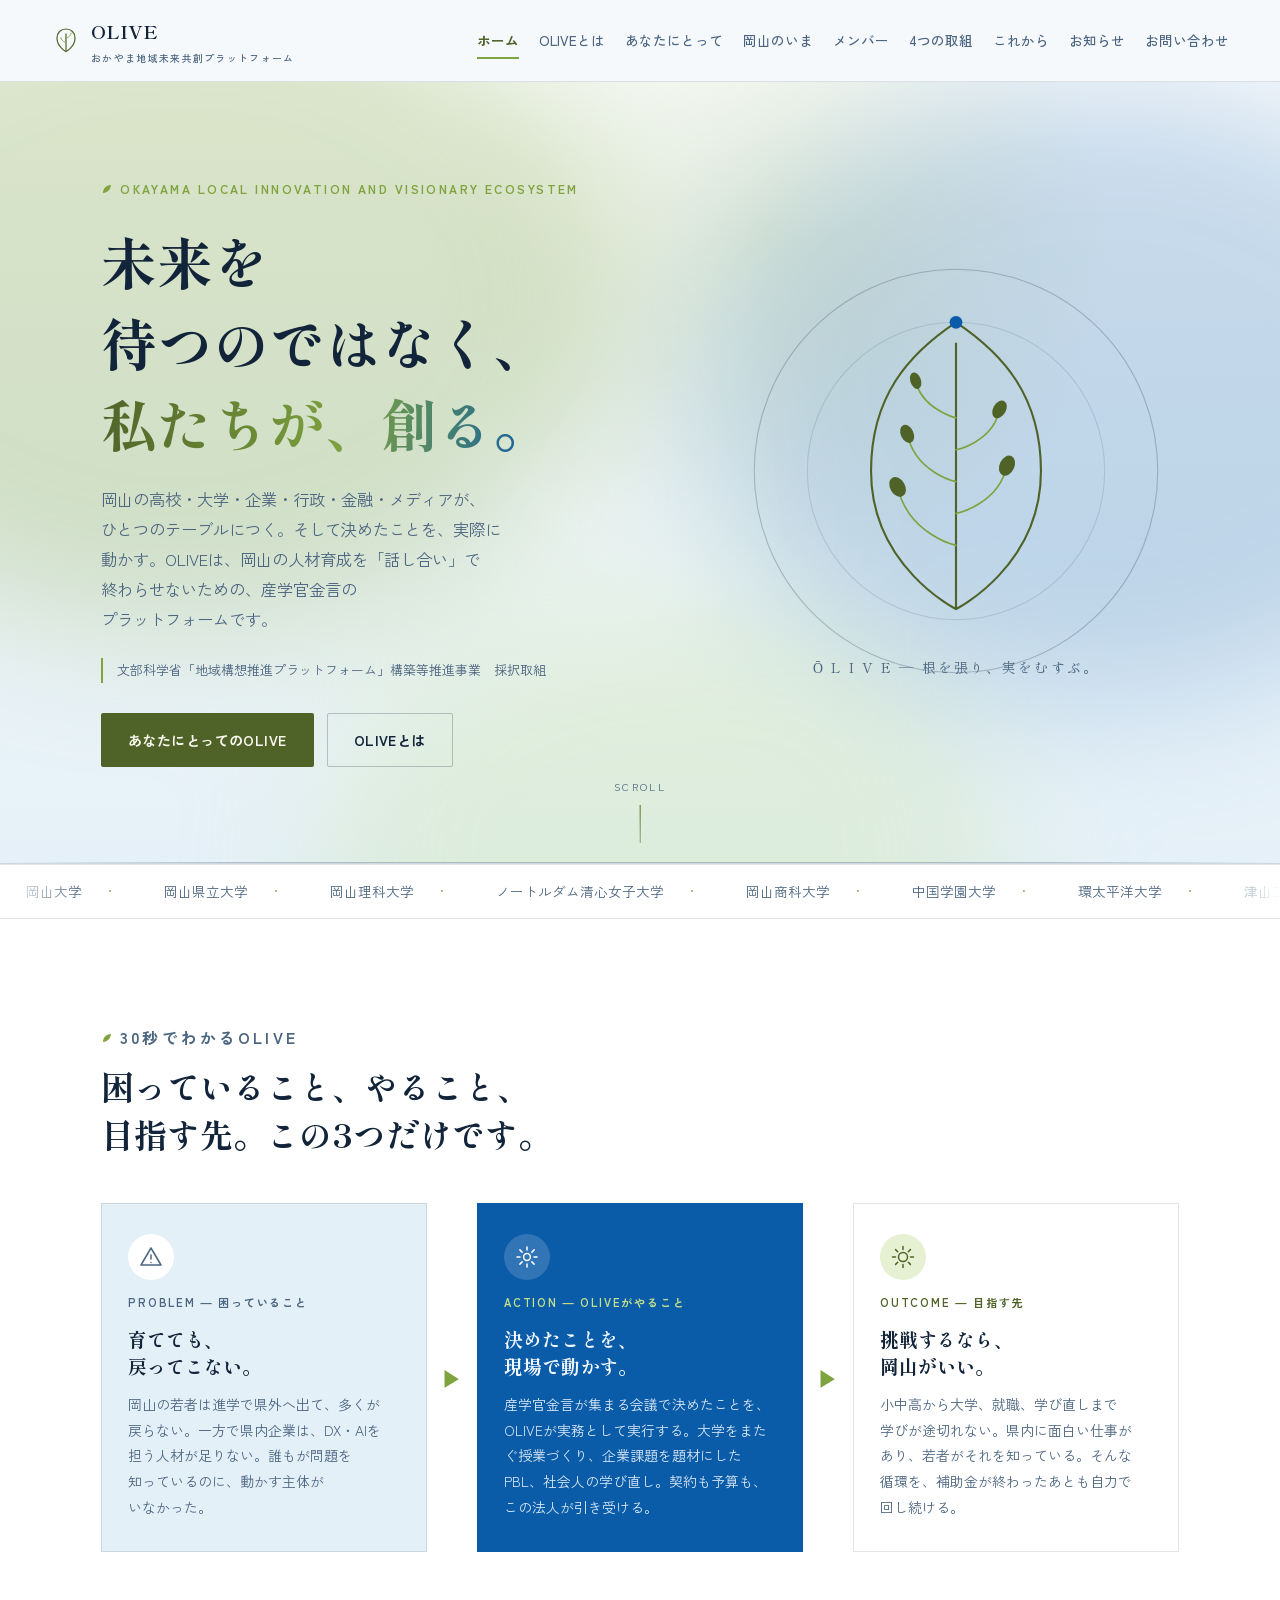
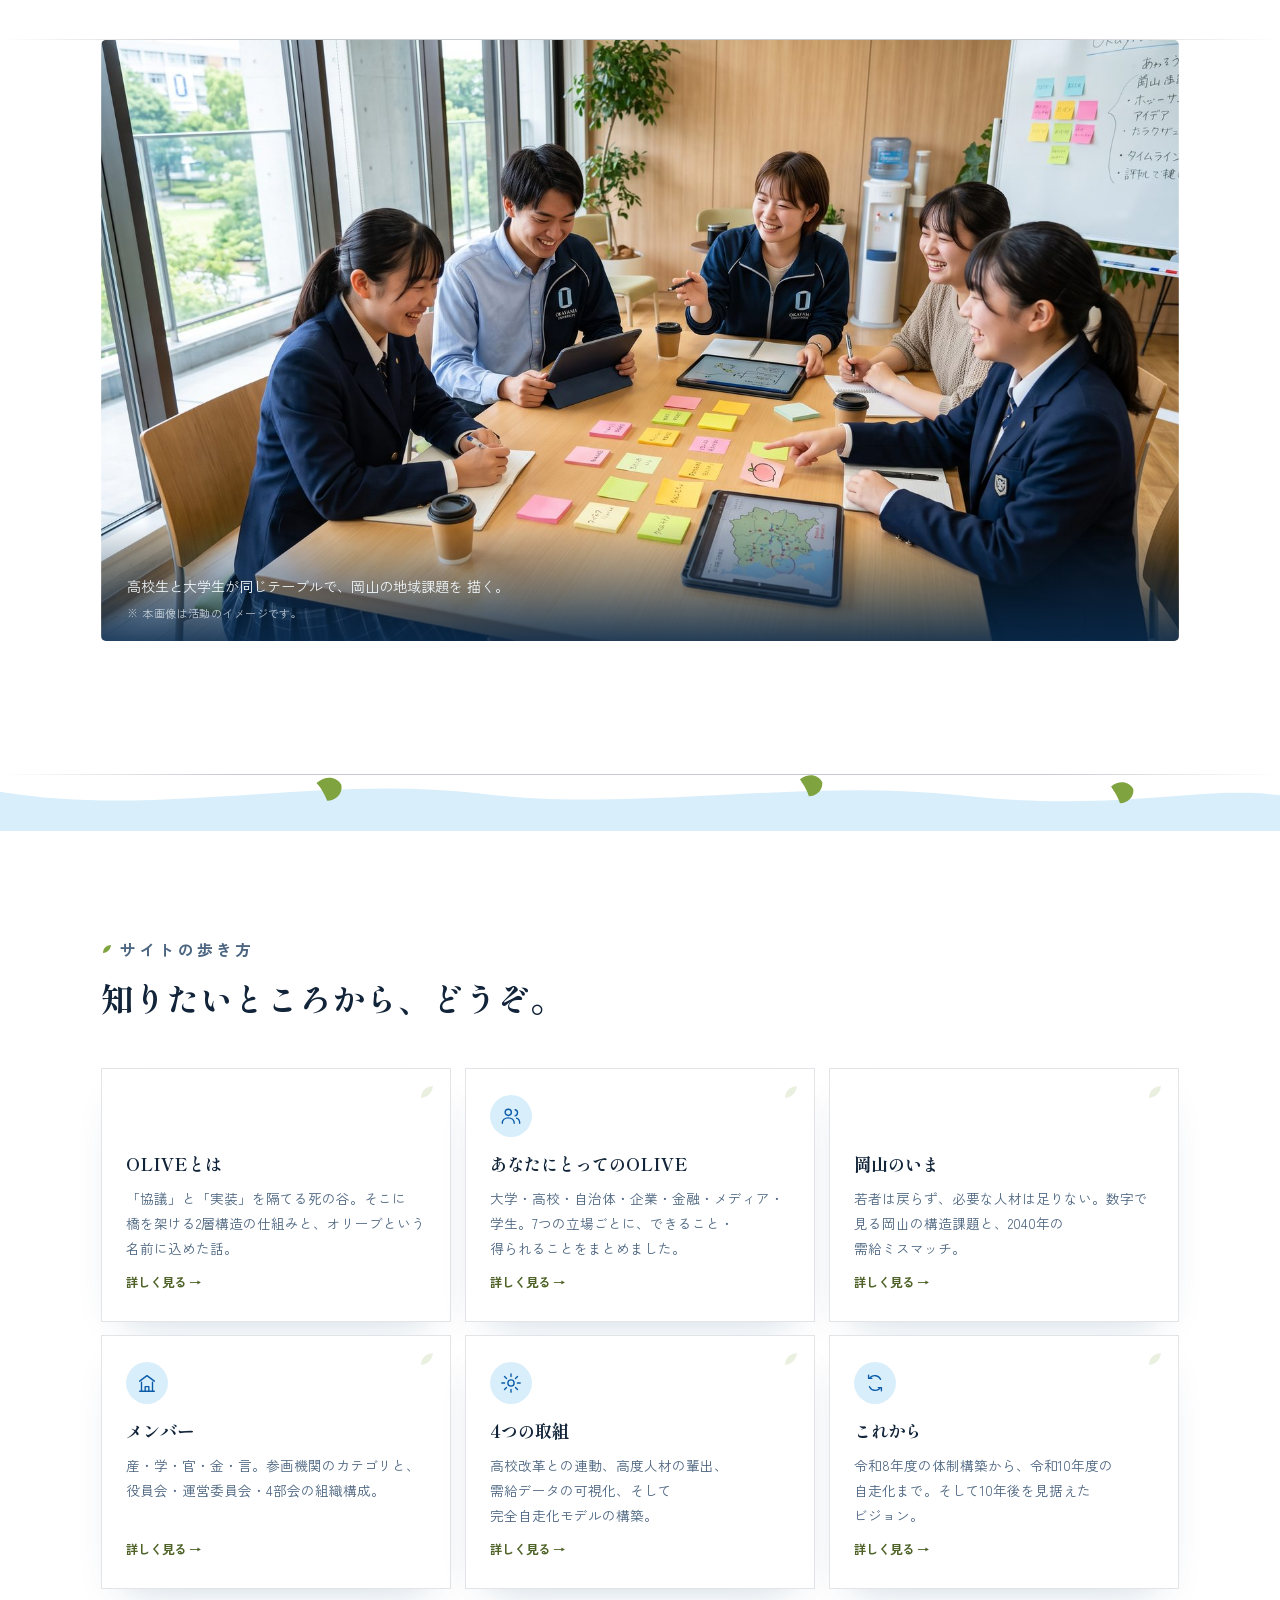
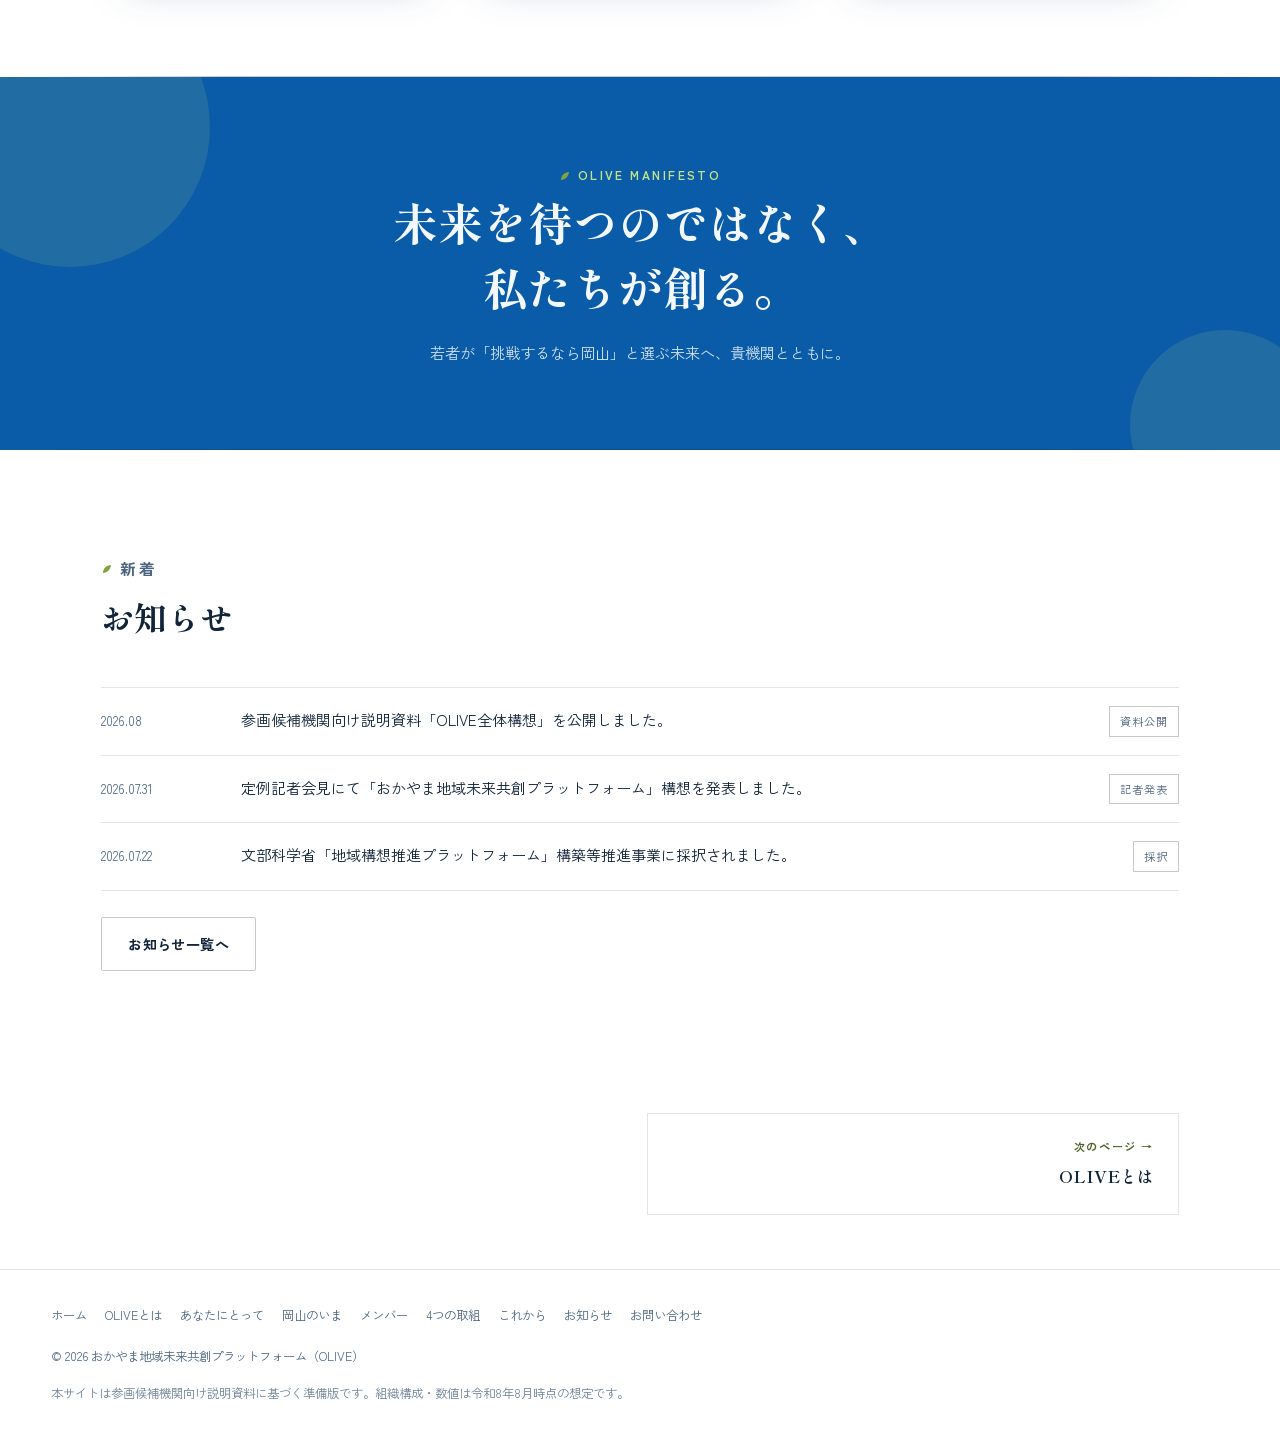
==== commit 0c19c5ae: "Add files via upload" ====
--- a/index.html
+++ b/index.html
@@ -1,5 +1,5 @@
 <!DOCTYPE html>
-<html lang="ja">
+<html lang="ja" class="no-js">
 <head>
 <meta charset="UTF-8">
 <meta name="viewport" content="width=device-width, initial-scale=1">
@@ -8,6 +8,7 @@
 <link rel="preconnect" href="https://fonts.googleapis.com">
 <link rel="preconnect" href="https://fonts.gstatic.com" crossorigin>
 <link href="https://fonts.googleapis.com/css2?family=Shippori+Mincho:wght@500;600;700;800&family=Zen+Kaku+Gothic+New:wght@400;500;700;900&display=swap" rel="stylesheet">
+<script>document.documentElement.classList.remove("no-js");</script>
 <link rel="icon" href="data:image/svg+xml,%3Csvg xmlns='http://www.w3.org/2000/svg' viewBox='0 0 40 40'%3E%3Cpath d='M20 34C20 34 8 28 8 16C8 9 13 4 20 4C27 4 32 9 32 16C32 28 20 34 20 34Z' fill='none' stroke='%234f6329' stroke-width='2.6'/%3E%3Cpath d='M20 34V10' stroke='%234f6329' stroke-width='2.6'/%3E%3C/svg%3E">
 <meta name="theme-color" content="#0a5ba8">
 <meta property="og:type" content="website">
@@ -108,6 +109,7 @@
 </svg></div>
       </div>
     </div>
+    <div class="scroll-cue" aria-hidden="true"><span>Scroll</span><i></i></div>
   </section>
 
   <div class="marquee" aria-hidden="true"><div class="marquee-track">
@@ -236,7 +238,7 @@
 <footer>
   <span>© 2026 おかやま地域未来共創プラットフォーム（OLIVE）</span>
   <span class="fnav"><a href="index.html">ホーム</a> <a href="about.html">OLIVEとは</a> <a href="stakeholders.html">あなたにとって</a> <a href="issue.html">岡山のいま</a> <a href="members.html">メンバー</a> <a href="initiatives.html">4つの取組</a> <a href="roadmap.html">これから</a> <a href="news.html">お知らせ</a> <a href="contact.html">お問い合わせ</a></span>
-  <span>本サイトは参画候補機関向け説明資料に基づく準備版です。組織構成・数値は令和8年8月時点の想定です。</span>
+  <span class="f-note">本サイトは参画候補機関向け説明資料に基づく準備版です。組織構成・数値は令和8年8月時点の想定です。</span>
 </footer>
 <button class="back-to-top" id="backToTop" aria-label="ページ上部へ戻る">↑</button>
 <script src="site.js"></script>
--- a/style.css
+++ b/style.css
@@ -50,7 +50,7 @@
 a{ color:inherit; }
 img,svg{ display:block; max-width:100%; }
 p{ margin:0; }
-h1,h2,h3,h4{ font-family:var(--serif); font-weight:700; line-height:1.45; margin:0; text-wrap:balance; }
+h1,h2,h3,h4{ font-family:var(--serif); font-weight:700; line-height:1.45; margin:0; text-wrap:balance; word-break:auto-phrase; line-break:strict; }
 .wrap{ max-width:1180px; margin:0 auto; padding:0 clamp(20px,4vw,56px); }
 
 .eyebrow{
@@ -136,7 +136,7 @@
 .back-to-top.show{ opacity:1; transform:none; pointer-events:auto; }
 .back-to-top:hover{ background:var(--olive-deep); }
 
-.hero{ position:relative; padding:clamp(56px,8.5vw,100px) 0 clamp(50px,7vw,82px); overflow:hidden; border-bottom:1px solid var(--line); }
+.hero{ position:relative; padding:clamp(56px,8.5vw,100px) 0 clamp(64px,8vw,96px); overflow:hidden; border-bottom:1px solid var(--line); }
 .hero-glow{ position:absolute; inset:0; pointer-events:none; z-index:0; background:radial-gradient(560px circle at var(--mx,60%) var(--my,20%), rgba(127,163,62,.16), transparent 62%); transition:background .15s ease; }
 .hero-grid{ display:grid; grid-template-columns:1.12fr .88fr; gap:clamp(30px,5vw,64px); align-items:center; position:relative; z-index:1; }
 @media (max-width:900px){ .hero-grid{ grid-template-columns:1fr; } }
@@ -146,7 +146,8 @@
 .hero-formal{ margin-top:24px; font-size:.81rem; color:var(--ink-soft); border-left:2px solid var(--olive); padding-left:14px; line-height:1.9; }
 .hero-cta{ display:flex; gap:13px; margin-top:30px; flex-wrap:wrap; }
 .hero-tilt{ perspective:1000px; transition:transform .3s ease-out; will-change:transform; }
-.hero-art{ position:relative; aspect-ratio:1/1; }
+.hero-art{ position:relative; aspect-ratio:1/1; max-width:520px; margin:0 auto; }
+.hero-art svg{ overflow:visible; }
 
 .page-head-band{ position:relative; overflow:hidden; padding:clamp(46px,6.5vw,80px) 0 clamp(34px,4.5vw,52px); border-bottom:1px solid var(--line); background:linear-gradient(180deg, color-mix(in srgb,var(--sea-pale) 55%,transparent), transparent); }
 .page-head-band .ph-inner{ max-width:66ch; position:relative; z-index:1; }
@@ -453,6 +454,7 @@
 
 /* ===== clip-path wipe reveal (photos) ===== */
 .wipe{ clip-path:inset(0 100% 0 0); transition:clip-path 1.05s cubic-bezier(.5,.05,.2,1); }
+.reveal.wipe{ transition:opacity .7s cubic-bezier(.2,.7,.3,1), transform .7s cubic-bezier(.2,.7,.3,1), clip-path 1.05s cubic-bezier(.5,.05,.2,1); }
 .wipe.in{ clip-path:inset(0 0 0 0); }
 @media (prefers-reduced-motion: reduce){ .wipe{ clip-path:none !important; transition:none; } }
 
@@ -476,3 +478,70 @@
 /* ===== nav underline sweep for brand ===== */
 .brand-text{ background-image:linear-gradient(var(--olive), var(--olive)); background-repeat:no-repeat; background-size:0% 2px; background-position:0 100%; transition:background-size .35s ease; }
 .brand:hover .brand-text{ background-size:100% 2px; }
+
+/* ===== no-JS safety: never hide content ===== */
+.no-js .reveal, .no-js .stagger > *, .no-js .draw [pathLength], .no-js .fade-late, .no-js .page-enter > *{ opacity:1 !important; transform:none !important; }
+.no-js .wipe{ clip-path:none !important; }
+.no-js .draw [pathLength]{ stroke-dashoffset:0 !important; }
+
+/* ===== hero scroll cue ===== */
+.scroll-cue{ position:absolute; left:50%; bottom:20px; transform:translateX(-50%); z-index:2; display:flex; flex-direction:column; align-items:center; gap:8px; color:var(--ink-soft); font-size:.64rem; letter-spacing:.24em; text-transform:uppercase; }
+.scroll-cue i{ display:block; width:1px; height:38px; background:linear-gradient(var(--olive), transparent); position:relative; overflow:hidden; }
+.scroll-cue i::after{ content:""; position:absolute; inset:0; background:var(--olive-deep); animation:cueRun 2.1s ease-in-out infinite; }
+@keyframes cueRun{ 0%{ transform:translateY(-100%);} 60%,100%{ transform:translateY(100%);} }
+@media (prefers-reduced-motion: reduce){ .scroll-cue i::after{ animation:none; } }
+@media (max-width:900px){ .scroll-cue{ display:none; } }
+
+/* ===== gradient accent on hero emphasis ===== */
+.hero h1 em{ background:linear-gradient(96deg, var(--olive-deep) 0%, var(--olive) 55%, var(--navy) 100%); -webkit-background-clip:text; background-clip:text; color:transparent; }
+
+/* ===== section divider as gradient hairline ===== */
+section{ border-bottom:none; position:relative; }
+section:not(:last-of-type)::after{ content:""; position:absolute; left:0; right:0; bottom:0; height:1px; background:linear-gradient(90deg, transparent, var(--line-strong) 18%, var(--line-strong) 82%, transparent); }
+
+/* ===== gate card leaf corner ===== */
+.gate{ position:relative; }
+.gate::after{
+  content:""; position:absolute; right:14px; top:14px; width:18px; height:18px; opacity:.16;
+  background:var(--olive);
+  -webkit-mask:url("data:image/svg+xml,%3Csvg xmlns='http://www.w3.org/2000/svg' viewBox='0 0 24 24'%3E%3Cpath d='M4 20C4 11 10 5 20 4C19 13 13 19 4 20Z'/%3E%3C/svg%3E") center/contain no-repeat;
+  mask:url("data:image/svg+xml,%3Csvg xmlns='http://www.w3.org/2000/svg' viewBox='0 0 24 24'%3E%3Cpath d='M4 20C4 11 10 5 20 4C19 13 13 19 4 20Z'/%3E%3C/svg%3E") center/contain no-repeat;
+  transition:transform .4s cubic-bezier(.2,.8,.2,1), opacity .4s ease;
+}
+.gate:hover::after{ transform:rotate(-16deg) scale(1.25); opacity:.4; }
+
+/* ===== news item arrow ===== */
+.news-item{ position:relative; }
+.news-item .news-title::after{ content:"→"; margin-left:10px; opacity:0; color:var(--olive-deep); transition:opacity .28s ease, margin-left .28s ease; }
+.news-item:hover .news-title::after{ opacity:1; margin-left:16px; }
+
+/* ===== footer layout ===== */
+footer{ display:grid; grid-template-columns:1fr; gap:14px; align-items:start; border-top:1px solid var(--line); padding:34px clamp(20px,4vw,56px) 40px; }
+footer .fnav{ display:flex; gap:18px; flex-wrap:wrap; order:-1; padding-bottom:4px; }
+footer .fnav a{ color:var(--ink-soft); }
+footer .fnav a:hover{ color:var(--olive-deep); }
+footer .f-note{ opacity:.8; }
+
+.in-fast{ transition:none !important; }
+.in-fast > *{ animation-duration:.001ms !important; animation-delay:0ms !important; }
+
+/* ===== circular ecosystem ===== */
+.eco-ring{ max-width:560px; margin:0 auto clamp(26px,4vw,42px); }
+.eco-ring svg{ display:block; width:100%; height:auto; overflow:visible; }
+.eco-node{ transform-box:fill-box; transform-origin:center; transition:transform .35s cubic-bezier(.2,.8,.2,1); cursor:default; }
+.eco-node circle{ transition:stroke .3s ease, fill .3s ease; }
+.eco-node:hover, .eco-node.hot{ transform:scale(1.08); }
+.eco-node:hover circle, .eco-node.hot circle{ stroke:var(--olive); fill:var(--olive-pale); }
+@media (prefers-reduced-motion: reduce){ .eco-node{ transition:none; } }
+
+.eco-grid{ display:grid; grid-template-columns:repeat(auto-fit, minmax(230px,1fr)); gap:14px; }
+.eco-card{ background:var(--card); border:1px solid var(--line); border-top:3px solid var(--olive); padding:22px 20px; transition:transform .3s cubic-bezier(.2,.8,.2,1), box-shadow .3s ease; }
+.eco-card:hover{ transform:translateY(-5px); box-shadow:var(--shadow); }
+.eco-card .n{ font-family:var(--serif); font-weight:800; color:var(--navy); font-size:1.2rem; }
+.eco-card h4{ font-size:.96rem; margin-top:4px; }
+.eco-card p{ font-size:.8rem; color:var(--ink-soft); margin-top:8px; }
+.eco-card .link{ font-size:.7rem; color:var(--olive-deep); margin-top:10px; }
+.eco-loop{ text-align:center; margin-top:20px; font-size:.84rem; color:var(--olive-deep); font-weight:700; }
+
+/* 日本語の折り返しを文節単位に */
+.hero-lede, .ph-lede, .section-head p, .step3 p, .gate p, .panel-card .say, .benefit p, .trivia-card .tx, .eco-card p, .init p, .ask p{ word-break:auto-phrase; line-break:strict; }
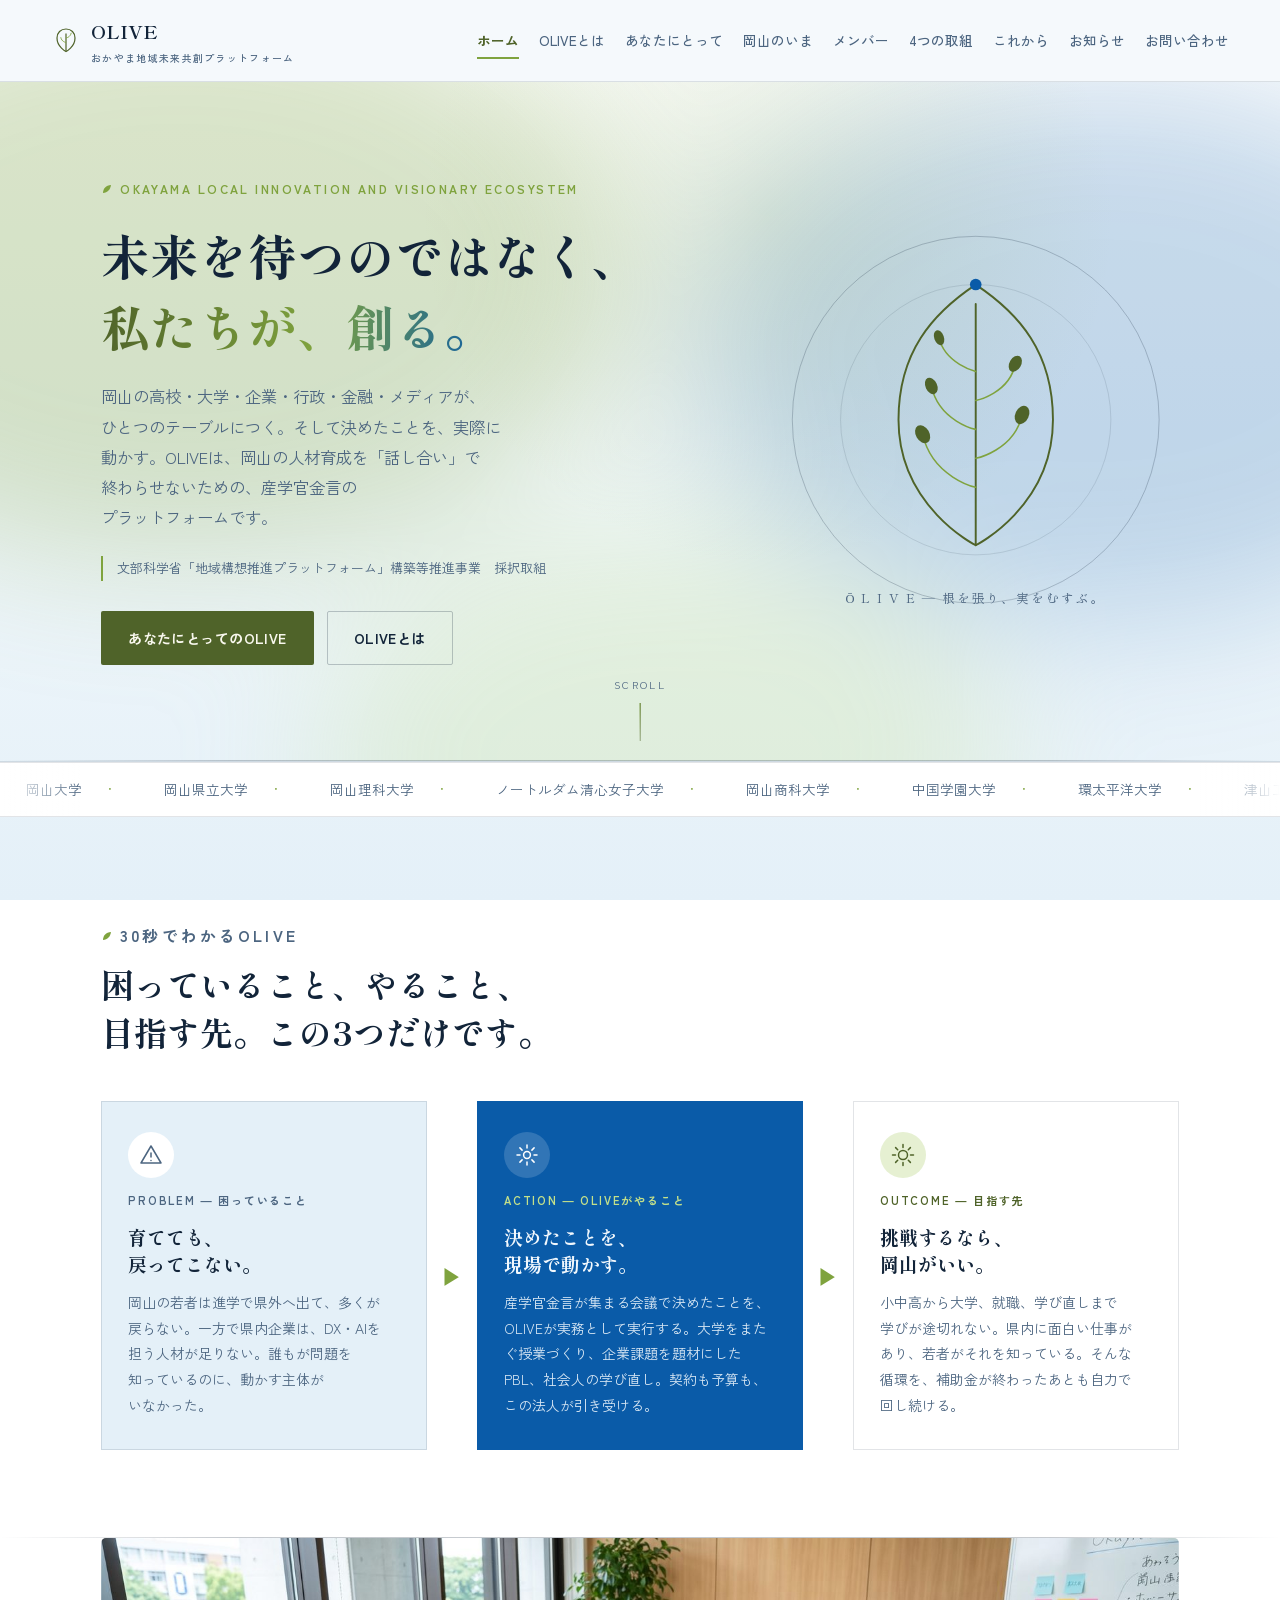
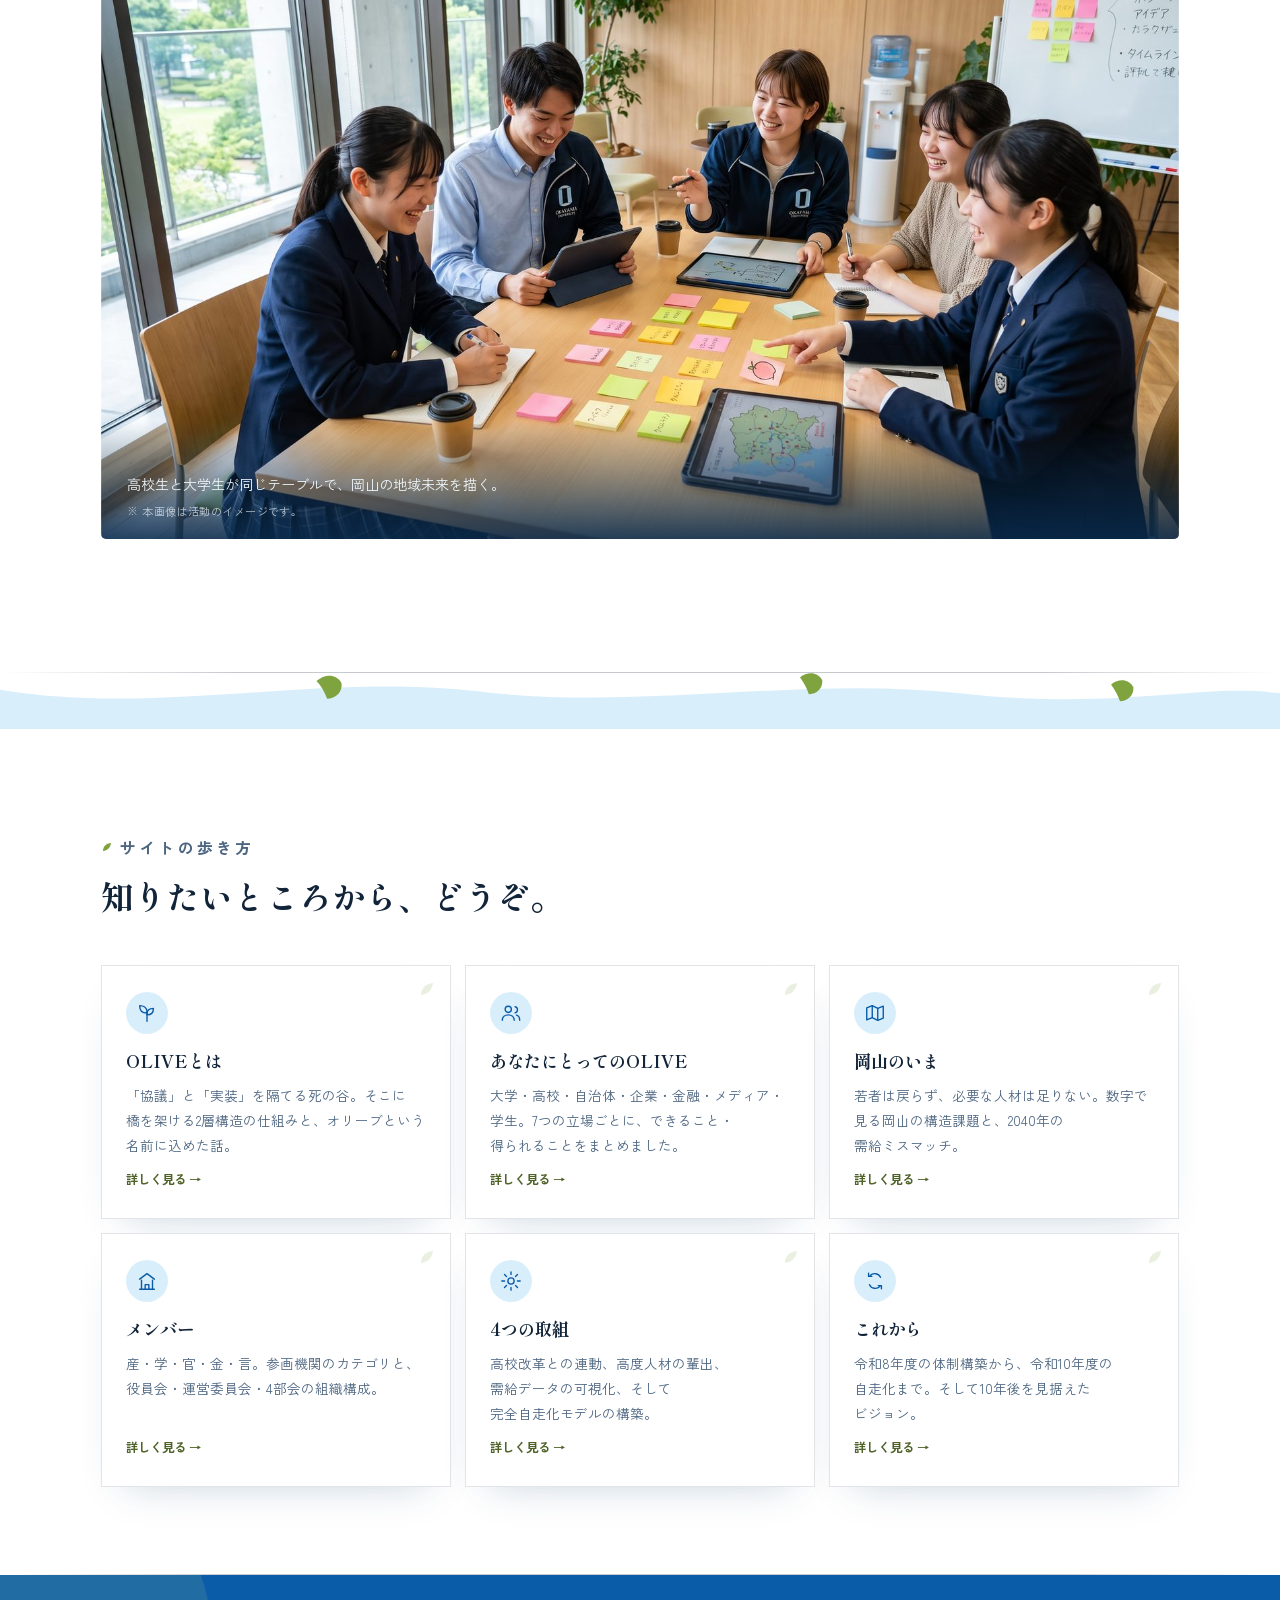
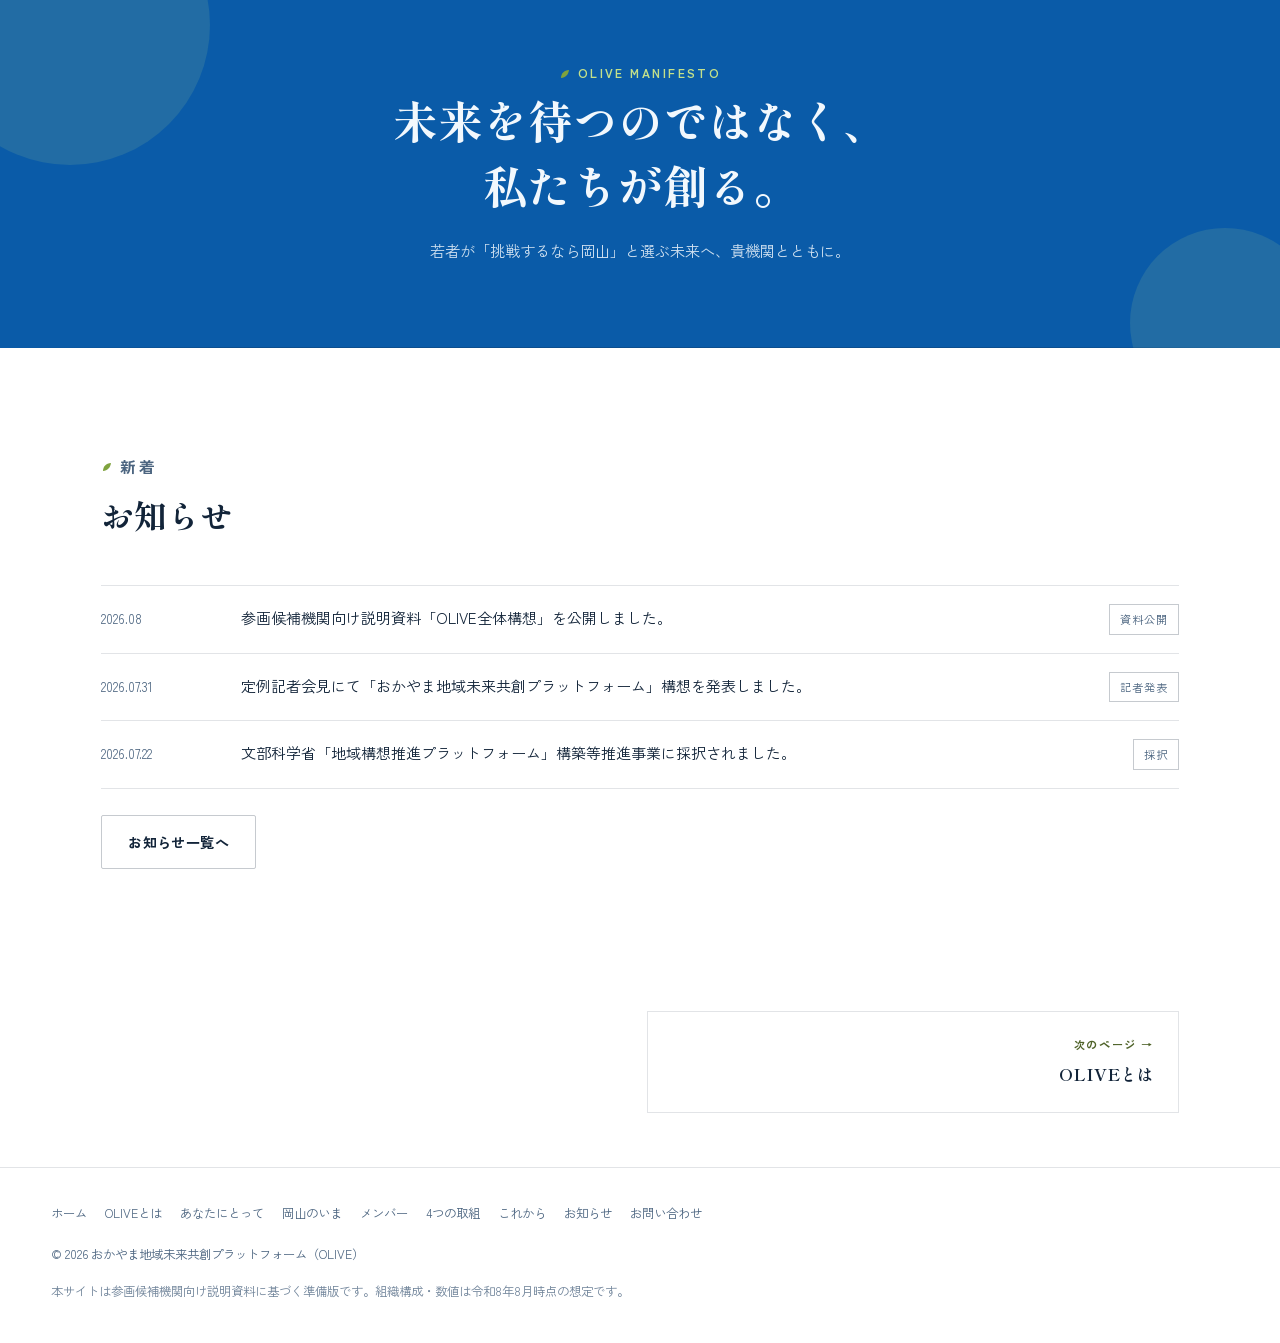
==== commit 5334cbd6: "Add files via upload" ====
--- a/index.html
+++ b/index.html
@@ -73,10 +73,11 @@
   <section class="hero" id="heroSection" style="padding-top:clamp(52px,8vw,92px);">
     <div class="hero-aurora" aria-hidden="true"><span></span><span></span><span></span></div>
     <div class="hero-glow" id="heroGlow" aria-hidden="true"></div>
+    <div class="leaf-fall" aria-hidden="true"><i></i><i></i><i></i><i></i><i></i></div>
     <div class="wrap hero-grid">
       <div class="page-enter">
         <p class="eyebrow">Okayama Local Innovation and Visionary Ecosystem</p>
-        <h1>未来を待つのではなく、<br><em>私たちが、創る。</em></h1>
+        <h1 class="hero-title"><span class="ln"><span>未来を待つのではなく、</span></span><span class="ln"><span><em>私たちが、創る。</em></span></span></h1>
         <p class="hero-lede">岡山の高校・大学・企業・行政・金融・メディアが、ひとつのテーブルにつく。そして決めたことを、実際に動かす。OLIVEは、岡山の人材育成を「話し合い」で終わらせないための、産学官金言のプラットフォームです。</p>
         <p class="hero-formal">文部科学省「地域構想推進プラットフォーム」構築等推進事業　採択取組</p>
         <div class="hero-cta">
@@ -150,7 +151,7 @@
 
   <section id="photo-kodai" style="padding-top:0; border-bottom:none;">
     <div class="wrap">
-      <figure class="photo-band reveal wipe"><img src="kodai-workshop.jpg" alt="高校生と大学生・大学職員が付箋を使って岡山の地域課題を話し合っている様子" loading="lazy"><figcaption>高校生と大学生が同じテーブルで、岡山の地域課題を 描く。<span class="cap-note">※ 本画像は活動のイメージです。</span></figcaption></figure>
+      <figure class="photo-band reveal wipe"><img src="kodai-workshop.jpg" alt="高校生と大学生・大学職員が付箋を使って岡山の地域課題を話し合っている様子" loading="lazy" decoding="async" width="1600" height="893"><figcaption>高校生と大学生が同じテーブルで、岡山の地域未来を描く。<span class="cap-note">※ 本画像は活動のイメージです。</span></figcaption></figure>
     </div>
   </section>
 
--- a/style.css
+++ b/style.css
@@ -8,6 +8,7 @@
   --line:rgba(18,36,57,0.12); --line-strong:rgba(18,36,57,0.24);
   --card:#ffffff;
   --shadow:0 18px 40px -24px rgba(14,67,114,0.28);
+  --rock:#d6e5f2; --rock-2:#bed4e7; --rock-line:#a6c1d7; --bark:#7d7159; --bark-2:#584f3e; --bark-3:#94886d;
   --serif:"Shippori Mincho","Hiragino Mincho ProN","Yu Mincho",serif;
   --sans:"Zen Kaku Gothic New","Hiragino Sans","Yu Gothic",sans-serif;
 }
@@ -19,7 +20,8 @@
     --sea-pale:#132c40; --sea-deep:#061523;
     --olive:#a9c374; --olive-deep:#c3d998; --olive-light:#7c9a4a; --olive-pale:#1f2a1a;
     --line:rgba(231,240,247,0.14); --line-strong:rgba(231,240,247,0.26);
-    --card:#0f2130; --shadow:0 18px 44px -22px rgba(0,0,0,0.65);
+      --rock:#17293a; --rock-2:#0e1e2c; --rock-line:#2a4459; --bark:#8b7d61; --bark-2:#635a45; --bark-3:#a2957a;
+  --card:#0f2130; --shadow:0 18px 44px -22px rgba(0,0,0,0.65);
   }
 }
 :root[data-theme="dark"]{
@@ -29,6 +31,7 @@
   --sea-pale:#132c40; --sea-deep:#061523;
   --olive:#a9c374; --olive-deep:#c3d998; --olive-light:#7c9a4a; --olive-pale:#1f2a1a;
   --line:rgba(231,240,247,0.14); --line-strong:rgba(231,240,247,0.26);
+    --rock:#17293a; --rock-2:#0e1e2c; --rock-line:#2a4459; --bark:#8b7d61; --bark-2:#635a45; --bark-3:#a2957a;
   --card:#0f2130; --shadow:0 18px 44px -22px rgba(0,0,0,0.65);
 }
 
@@ -138,9 +141,9 @@
 
 .hero{ position:relative; padding:clamp(56px,8.5vw,100px) 0 clamp(64px,8vw,96px); overflow:hidden; border-bottom:1px solid var(--line); }
 .hero-glow{ position:absolute; inset:0; pointer-events:none; z-index:0; background:radial-gradient(560px circle at var(--mx,60%) var(--my,20%), rgba(127,163,62,.16), transparent 62%); transition:background .15s ease; }
-.hero-grid{ display:grid; grid-template-columns:1.12fr .88fr; gap:clamp(30px,5vw,64px); align-items:center; position:relative; z-index:1; }
+.hero-grid{ display:grid; grid-template-columns:1.2fr .8fr; gap:clamp(30px,5vw,64px); align-items:center; position:relative; z-index:1; }
 @media (max-width:900px){ .hero-grid{ grid-template-columns:1fr; } }
-.hero h1{ font-size:clamp(2.1rem,4.6vw,3.5rem); margin-top:16px; }
+.hero h1{ font-size:clamp(1.95rem,4.05vw,3.05rem); margin-top:16px; }
 .hero h1 em{ font-style:normal; color:var(--olive-deep); }
 .hero-lede{ margin-top:20px; font-size:1.02rem; color:var(--ink-soft); max-width:50ch; }
 .hero-formal{ margin-top:24px; font-size:.81rem; color:var(--ink-soft); border-left:2px solid var(--olive); padding-left:14px; line-height:1.9; }
@@ -545,3 +548,52 @@
 
 /* 日本語の折り返しを文節単位に */
 .hero-lede, .ph-lede, .section-head p, .step3 p, .gate p, .panel-card .say, .benefit p, .trivia-card .tx, .eco-card p, .init p, .ask p{ word-break:auto-phrase; line-break:strict; }
+
+/* ===== bridging branch grows across the chasm ===== */
+.bridge-art svg{ overflow:visible; }
+.bridge-grow{ transform-box:view-box; transform-origin:200px 160px; transform:scaleX(.04); opacity:.35; transition:transform 1.5s cubic-bezier(.25,.8,.25,1), opacity .9s ease; }
+.draw.in .bridge-grow{ transform:scaleX(1); opacity:1; }
+@media (prefers-reduced-motion: reduce){ .bridge-grow{ transform:none; opacity:1; transition:none; } }
+.no-js .bridge-grow{ transform:none; opacity:1; }
+
+/* ===== hero title: line-by-line mask reveal ===== */
+.hero-title .ln{ display:block; overflow:hidden; padding-bottom:.14em; margin-bottom:-.14em; }
+.hero-title .ln > span{ display:block; transform:translateY(106%); animation:lineUp 1s cubic-bezier(.2,.85,.25,1) forwards; }
+.hero-title .ln:nth-child(1) > span{ animation-delay:.18s; }
+.hero-title .ln:nth-child(2) > span{ animation-delay:.32s; }
+@keyframes lineUp{ to{ transform:none; } }
+@media (prefers-reduced-motion: reduce){ .hero-title .ln > span{ transform:none; animation:none; } }
+
+/* ===== anchor offset under the sticky header ===== */
+section, [id]{ scroll-margin-top:86px; }
+
+/* ===== print ===== */
+@media print{
+  header.site, .back-to-top, #scrollProgress, .marquee, .pager, .scroll-cue, .hero-aurora, .hero-glow{ display:none !important; }
+  body{ background:#fff !important; color:#000; }
+  .reveal,.stagger>*,.wipe,.fade-late,.page-enter>*{ opacity:1 !important; transform:none !important; clip-path:none !important; }
+  section{ page-break-inside:avoid; border:none; }
+  a{ text-decoration:none; color:#000; }
+}
+
+/* ===== drifting olive leaves in the hero ===== */
+.leaf-fall{ position:absolute; inset:0; z-index:1; pointer-events:none; overflow:hidden; }
+.leaf-fall i{
+  position:absolute; top:-8%; display:block; width:18px; height:7px; border-radius:60% 12% 60% 12%;
+  background:var(--olive); opacity:0; transform-origin:center;
+  animation:leafDrift linear infinite;
+}
+.leaf-fall i:nth-child(1){ left:12%; animation-duration:19s; animation-delay:0s;   background:var(--olive-light); }
+.leaf-fall i:nth-child(2){ left:31%; animation-duration:24s; animation-delay:-6s;  width:14px; height:6px; }
+.leaf-fall i:nth-child(3){ left:54%; animation-duration:21s; animation-delay:-12s; background:var(--olive-deep); }
+.leaf-fall i:nth-child(4){ left:73%; animation-duration:27s; animation-delay:-3s;  width:16px; height:6px; background:var(--olive-light); }
+.leaf-fall i:nth-child(5){ left:88%; animation-duration:23s; animation-delay:-16s; width:13px; height:5px; }
+@keyframes leafDrift{
+  0%   { opacity:0;   transform:translate3d(0,0,0) rotate(0deg); }
+  8%   { opacity:.5; }
+  50%  { transform:translate3d(-46px,52vh,0) rotate(220deg); }
+  85%  { opacity:.42; }
+  100% { opacity:0;   transform:translate3d(28px,108vh,0) rotate(430deg); }
+}
+@media (prefers-reduced-motion: reduce){ .leaf-fall{ display:none; } }
+@media (max-width:760px){ .leaf-fall i:nth-child(n+4){ display:none; } }
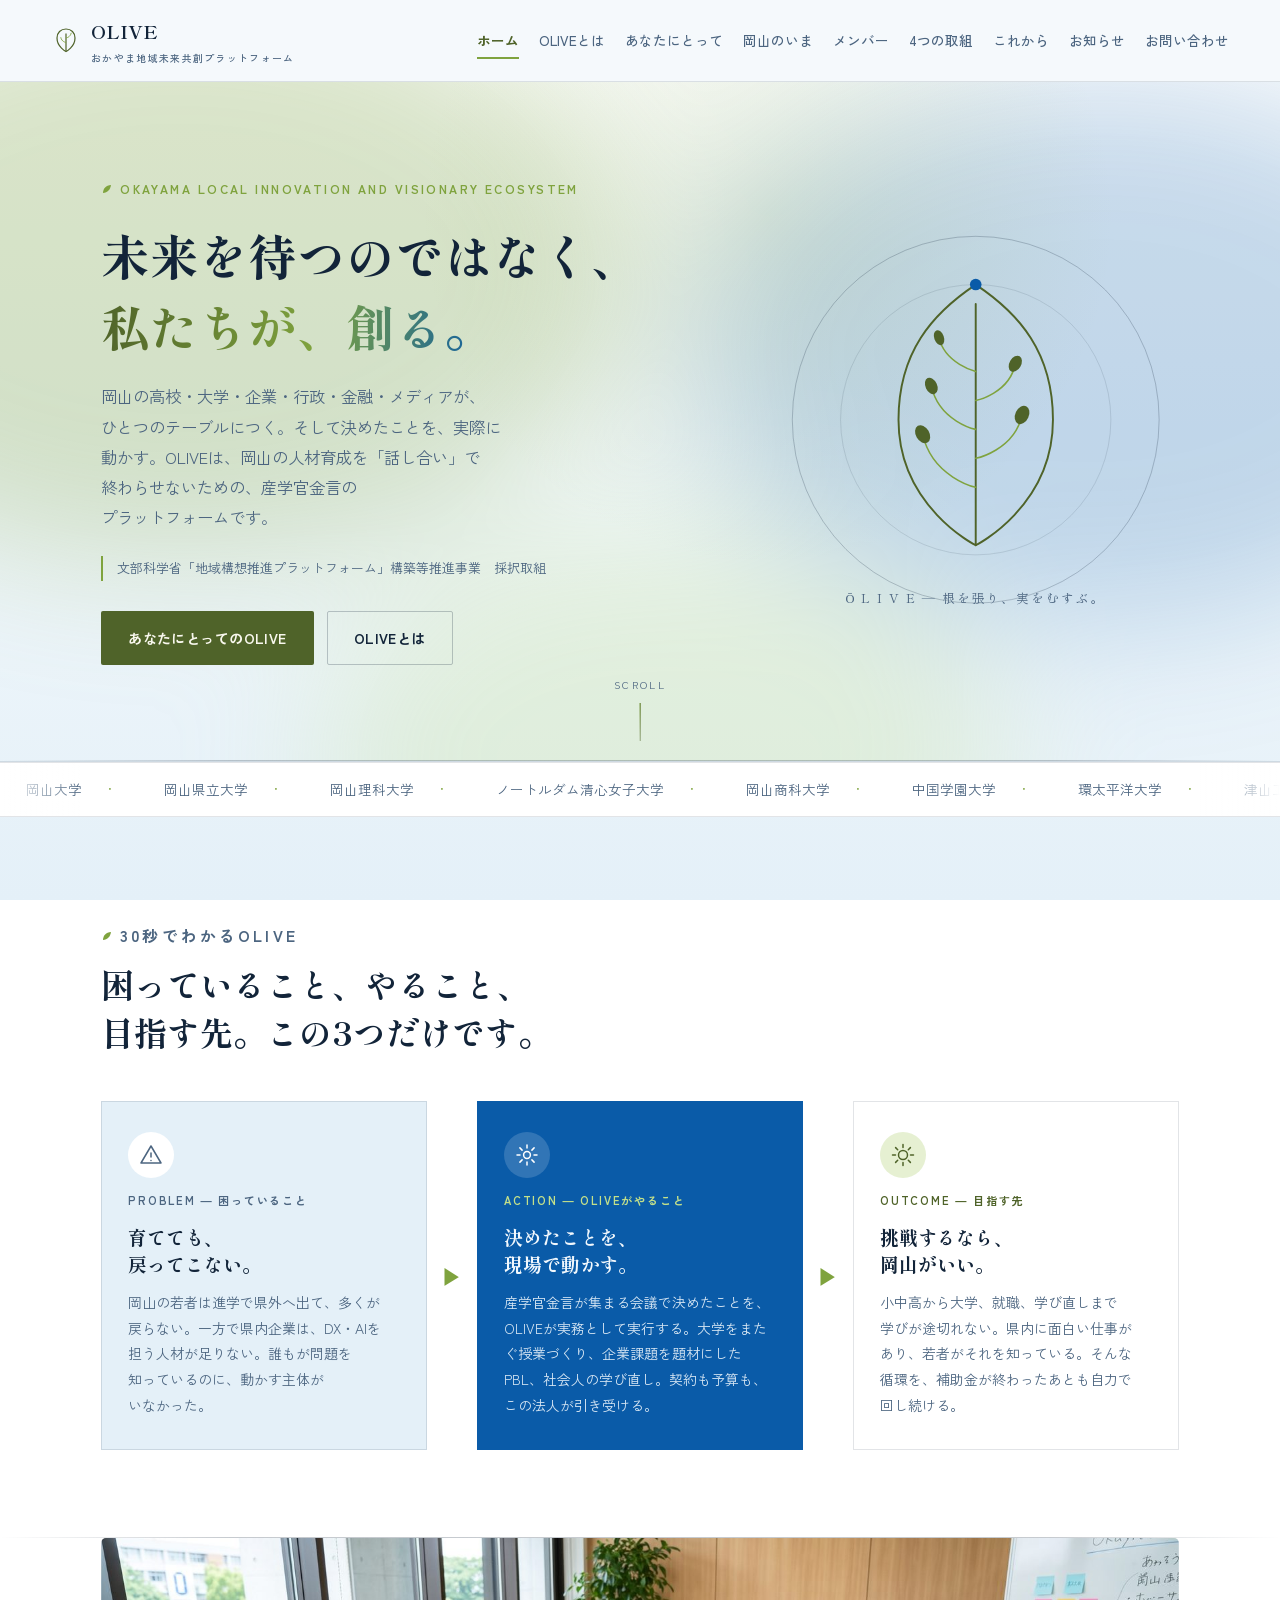
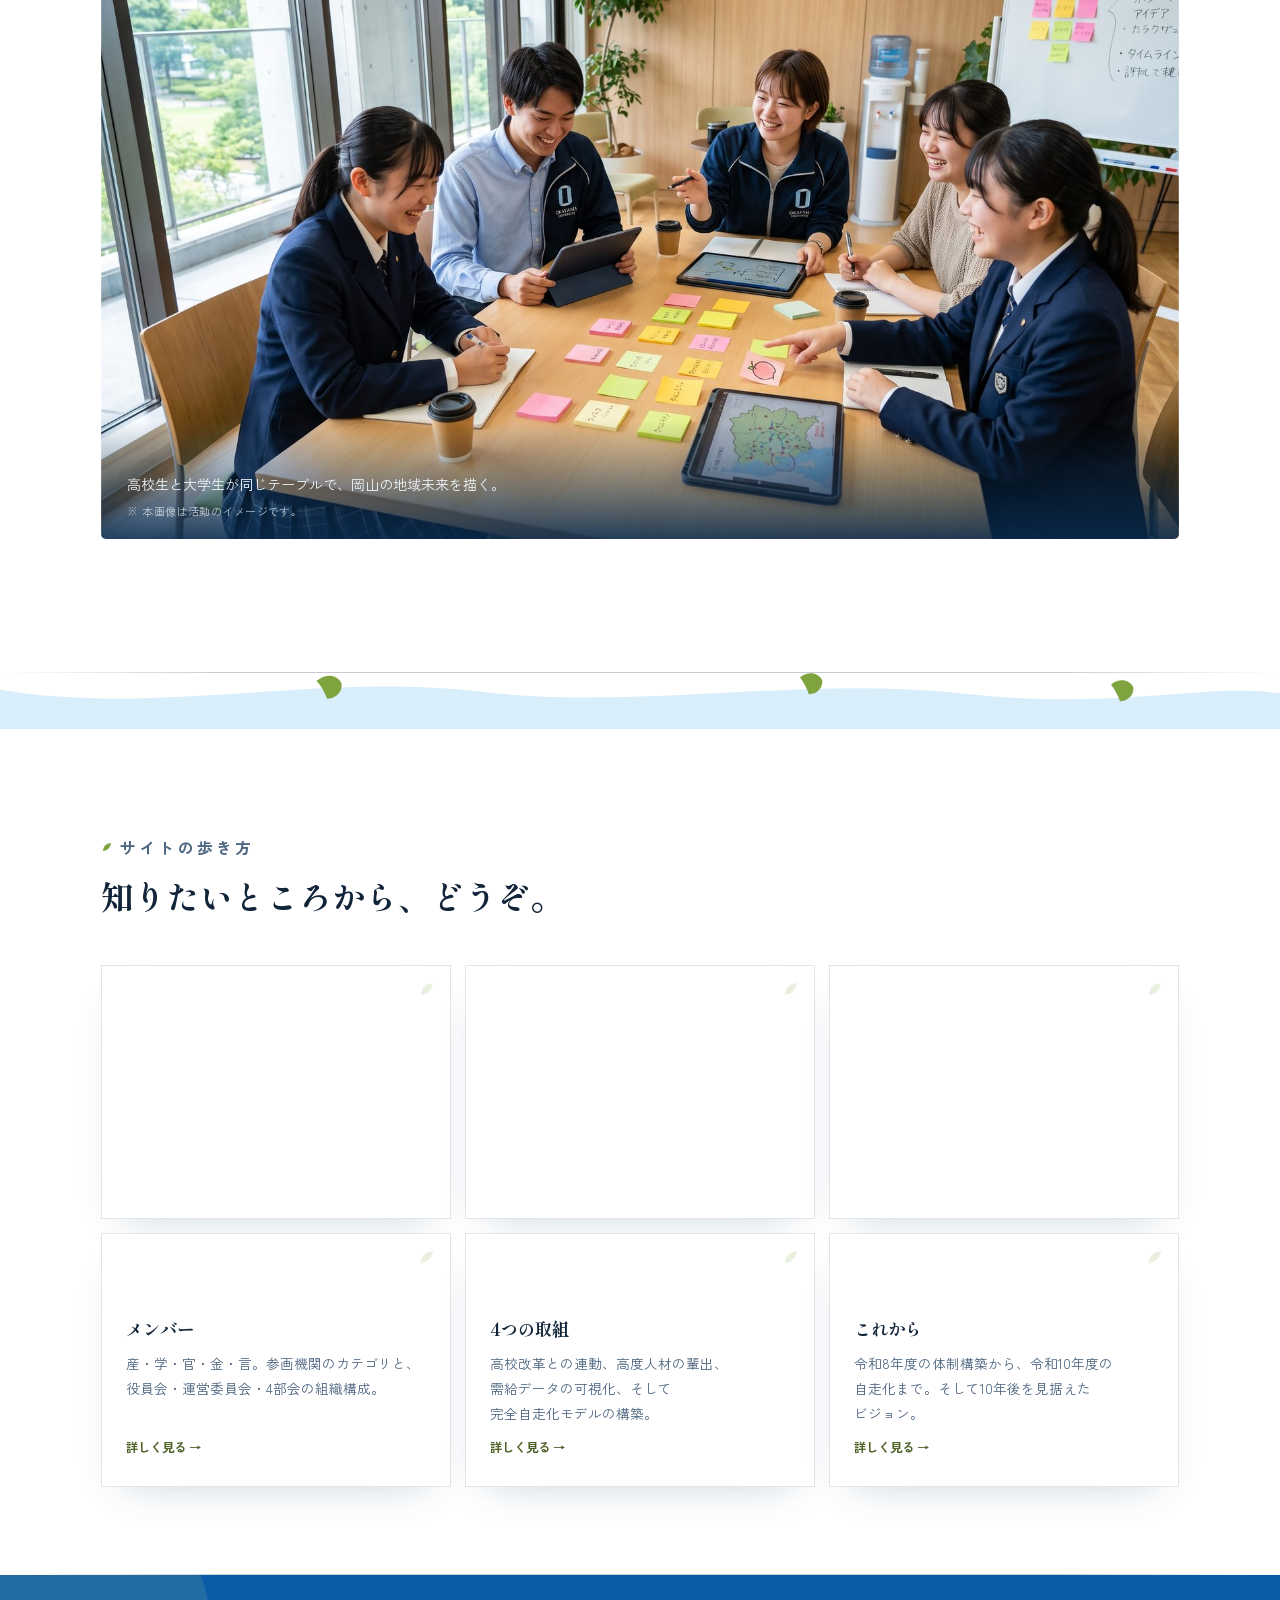
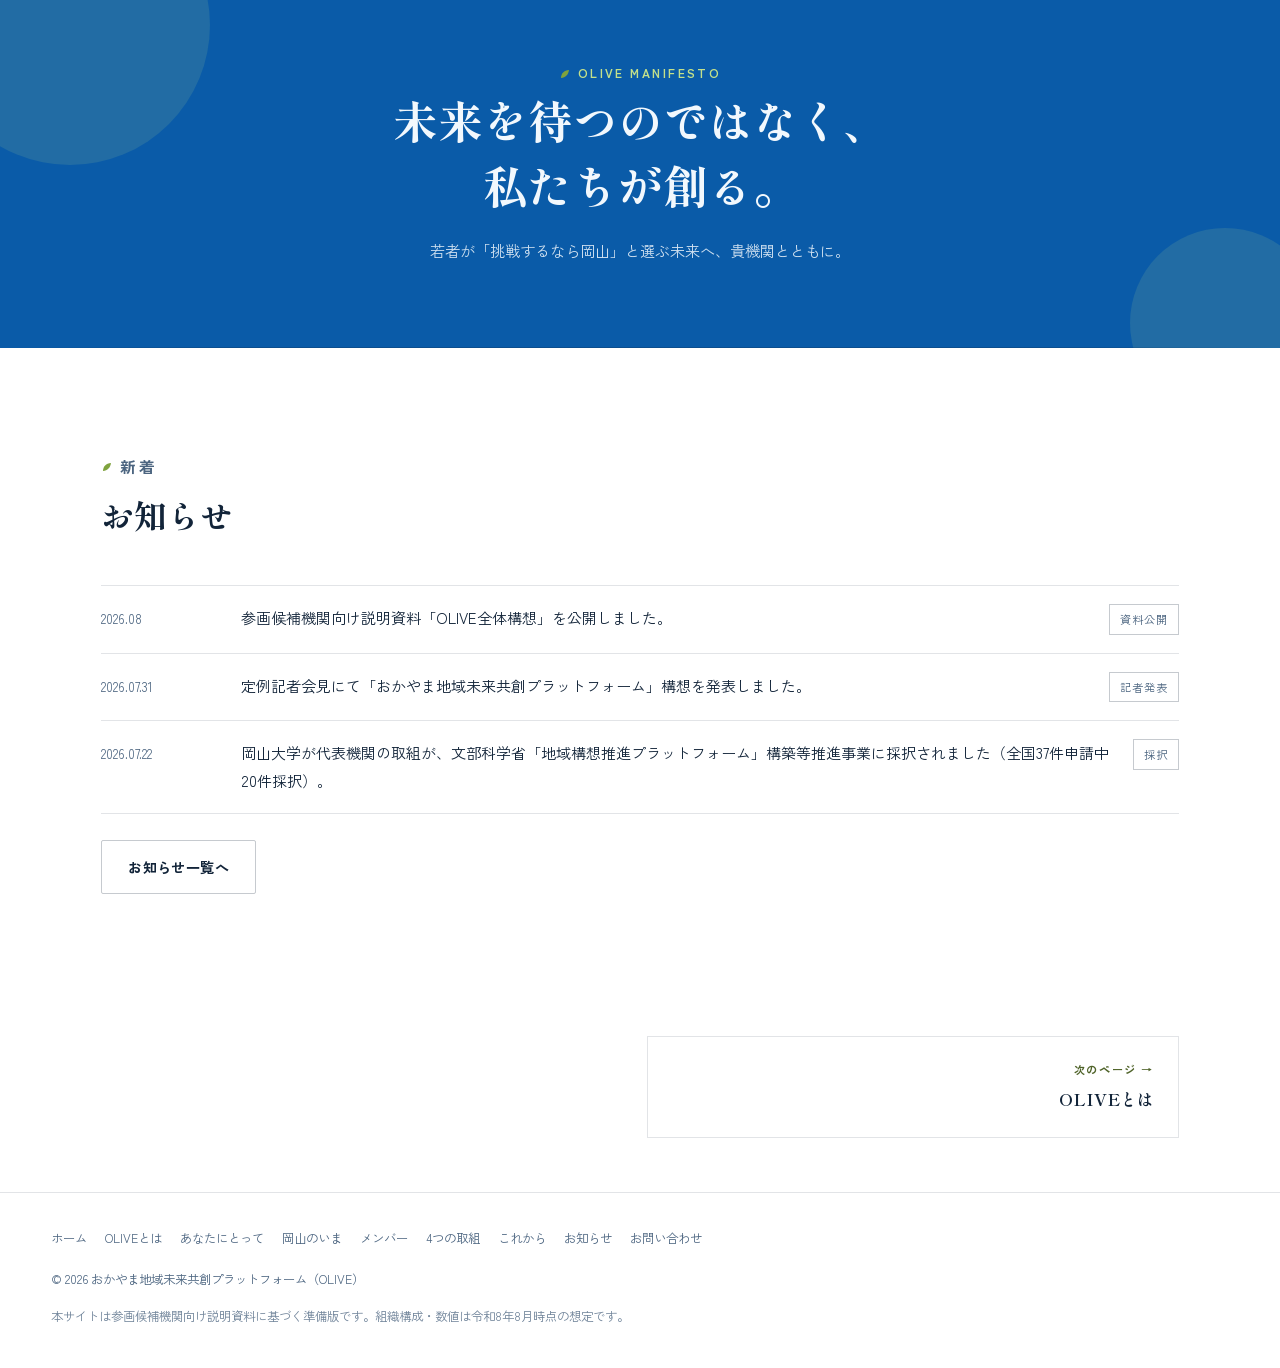
==== commit ebb14fc9: "Add files via upload" ====
--- a/index.html
+++ b/index.html
@@ -223,11 +223,8 @@
         <p class="eyebrow">新着</p>
         <h2>お知らせ</h2>
       </div>
-      <div class="news-list stagger">
-        <a class="news-item" href="news.html"><span class="date">2026.08</span><span class="news-title">参画候補機関向け説明資料「OLIVE全体構想」を公開しました。</span><span class="tag">資料公開</span></a>
-        <a class="news-item" href="news.html"><span class="date">2026.07.31</span><span class="news-title">定例記者会見にて「おかやま地域未来共創プラットフォーム」構想を発表しました。</span><span class="tag">記者発表</span></a>
-        <a class="news-item" href="news.html"><span class="date">2026.07.22</span><span class="news-title">文部科学省「地域構想推進プラットフォーム」構築等推進事業に採択されました。</span><span class="tag">採択</span></a>
-      </div>
+      <div class="news-list stagger" id="newsList" data-limit="3"></div>
+      <noscript><p style="padding:18px 0; color:var(--ink-soft); font-size:.9rem;">お知らせの一覧を表示するにはJavaScriptを有効にしてください。</p></noscript>
       <div style="margin-top:26px;"><a class="btn btn-ghost" href="news.html">お知らせ一覧へ</a></div>
     </div>
   </section>
@@ -242,6 +239,8 @@
   <span class="f-note">本サイトは参画候補機関向け説明資料に基づく準備版です。組織構成・数値は令和8年8月時点の想定です。</span>
 </footer>
 <button class="back-to-top" id="backToTop" aria-label="ページ上部へ戻る">↑</button>
+<script src="news.js"></script>
 <script src="site.js"></script>
+
 </body>
 </html>
--- a/style.css
+++ b/style.css
@@ -515,8 +515,10 @@
 
 /* ===== news item arrow ===== */
 .news-item{ position:relative; }
-.news-item .news-title::after{ content:"→"; margin-left:10px; opacity:0; color:var(--olive-deep); transition:opacity .28s ease, margin-left .28s ease; }
-.news-item:hover .news-title::after{ opacity:1; margin-left:16px; }
+a.news-item .news-title::after{ content:"→"; margin-left:10px; opacity:0; color:var(--olive-deep); transition:opacity .28s ease, margin-left .28s ease; }
+a.news-item:hover .news-title::after{ opacity:1; margin-left:16px; }
+div.news-item{ cursor:default; }
+div.news-item:hover{ padding-left:0; }
 
 /* ===== footer layout ===== */
 footer{ display:grid; grid-template-columns:1fr; gap:14px; align-items:start; border-top:1px solid var(--line); padding:34px clamp(20px,4vw,56px) 40px; }
@@ -597,3 +599,54 @@
 }
 @media (prefers-reduced-motion: reduce){ .leaf-fall{ display:none; } }
 @media (max-width:760px){ .leaf-fall i:nth-child(n+4){ display:none; } }
+
+/* ===== 記事ページ ===== */
+.article-head{ max-width:74ch; margin:0 auto; }
+.article-meta{ display:flex; gap:14px; align-items:center; flex-wrap:wrap; margin-bottom:14px; }
+.article-meta .date{ font-size:.84rem; color:var(--ink-soft); font-variant-numeric:tabular-nums; }
+.article-meta .tag{ font-size:.7rem; letter-spacing:.08em; padding:4px 12px; border-radius:999px; background:var(--sea-pale); color:var(--navy); font-weight:700; }
+.article-head h1{ font-size:clamp(1.6rem,3.2vw,2.35rem); }
+
+.article-body{ max-width:74ch; margin:clamp(28px,4vw,44px) auto 0; font-size:1rem; line-height:2.05; word-break:auto-phrase; line-break:strict; }
+.article-body > * + *{ margin-top:1.25em; }
+.article-body h2{ font-size:1.32rem; margin-top:2.4em; padding-bottom:.4em; border-bottom:1px solid var(--line); }
+.article-body h3{ font-size:1.12rem; margin-top:2em; color:var(--olive-deep); }
+.article-body h4{ font-size:1rem; margin-top:1.8em; }
+.article-body p{ color:var(--ink); }
+.article-body a{ color:var(--navy); text-underline-offset:3px; }
+.article-body a:hover{ color:var(--olive-deep); }
+.article-body ul, .article-body ol{ padding-left:1.4em; display:flex; flex-direction:column; gap:.5em; }
+.article-body li{ color:var(--ink); }
+.article-body img{ width:100%; height:auto; border-radius:4px; box-shadow:var(--shadow); margin-top:1.6em; }
+.article-body blockquote{ margin:1.6em 0; padding:16px 22px; border-left:3px solid var(--olive); background:var(--paper-raise); font-size:.94rem; color:var(--ink-soft); }
+.article-body blockquote p{ color:inherit; }
+.article-body strong{ font-weight:700; }
+.article-body table{ width:100%; border-collapse:collapse; font-size:.9rem; }
+.article-body th, .article-body td{ border:1px solid var(--line); padding:10px 12px; text-align:left; }
+.article-body th{ background:var(--paper-raise); font-weight:700; }
+.article-table-wrap{ overflow-x:auto; }
+.article-body hr{ border:none; border-top:1px solid var(--line); margin:2.4em 0; }
+
+.article-back{ max-width:74ch; margin:clamp(36px,5vw,56px) auto 0; }
+
+/* ===== 変換ツール ===== */
+.conv-wrap{ max-width:960px; margin:0 auto; }
+.dropzone{ border:2px dashed var(--line-strong); border-radius:6px; padding:clamp(34px,6vw,64px) 24px; text-align:center; background:var(--card); transition:border-color .25s ease, background .25s ease; cursor:pointer; }
+.dropzone:hover, .dropzone.over{ border-color:var(--olive); background:var(--olive-pale); }
+.dropzone .dz-ic{ font-size:2rem; }
+.dropzone h3{ font-size:1.1rem; margin-top:10px; }
+.dropzone p{ font-size:.85rem; color:var(--ink-soft); margin-top:8px; }
+.conv-fields{ display:grid; grid-template-columns:170px 170px 1fr; gap:12px; margin-top:22px; }
+@media (max-width:700px){ .conv-fields{ grid-template-columns:1fr; } }
+.conv-fields label{ display:flex; flex-direction:column; gap:6px; font-size:.76rem; font-weight:700; color:var(--ink-soft); letter-spacing:.06em; }
+.conv-fields input{ font-family:var(--sans); font-size:.95rem; padding:11px 13px; border:1px solid var(--line-strong); border-radius:3px; background:var(--card); color:var(--ink); }
+.conv-fields input:focus{ outline:2px solid var(--olive); outline-offset:1px; }
+.conv-actions{ display:flex; gap:12px; flex-wrap:wrap; margin-top:20px; align-items:center; }
+.conv-snippet{ margin-top:26px; }
+.conv-snippet pre{ background:var(--sea-deep); color:#dbe9f5; padding:18px 20px; border-radius:4px; overflow-x:auto; font-size:.82rem; line-height:1.7; margin-top:10px; }
+.conv-preview{ margin-top:26px; border:1px solid var(--line); border-radius:6px; padding:clamp(20px,3vw,36px); background:var(--card); }
+.conv-note{ font-size:.84rem; color:var(--ink-soft); margin-top:8px; }
+.conv-msg{ margin-top:14px; font-size:.88rem; padding:12px 16px; border-radius:3px; display:none; }
+.conv-msg.err{ display:block; background:#fdeaea; color:#8a2020; border:1px solid #e6b3b3; }
+.conv-msg.ok{ display:block; background:var(--olive-pale); color:var(--olive-deep); border:1px solid var(--olive); }
+.hidden{ display:none !important; }
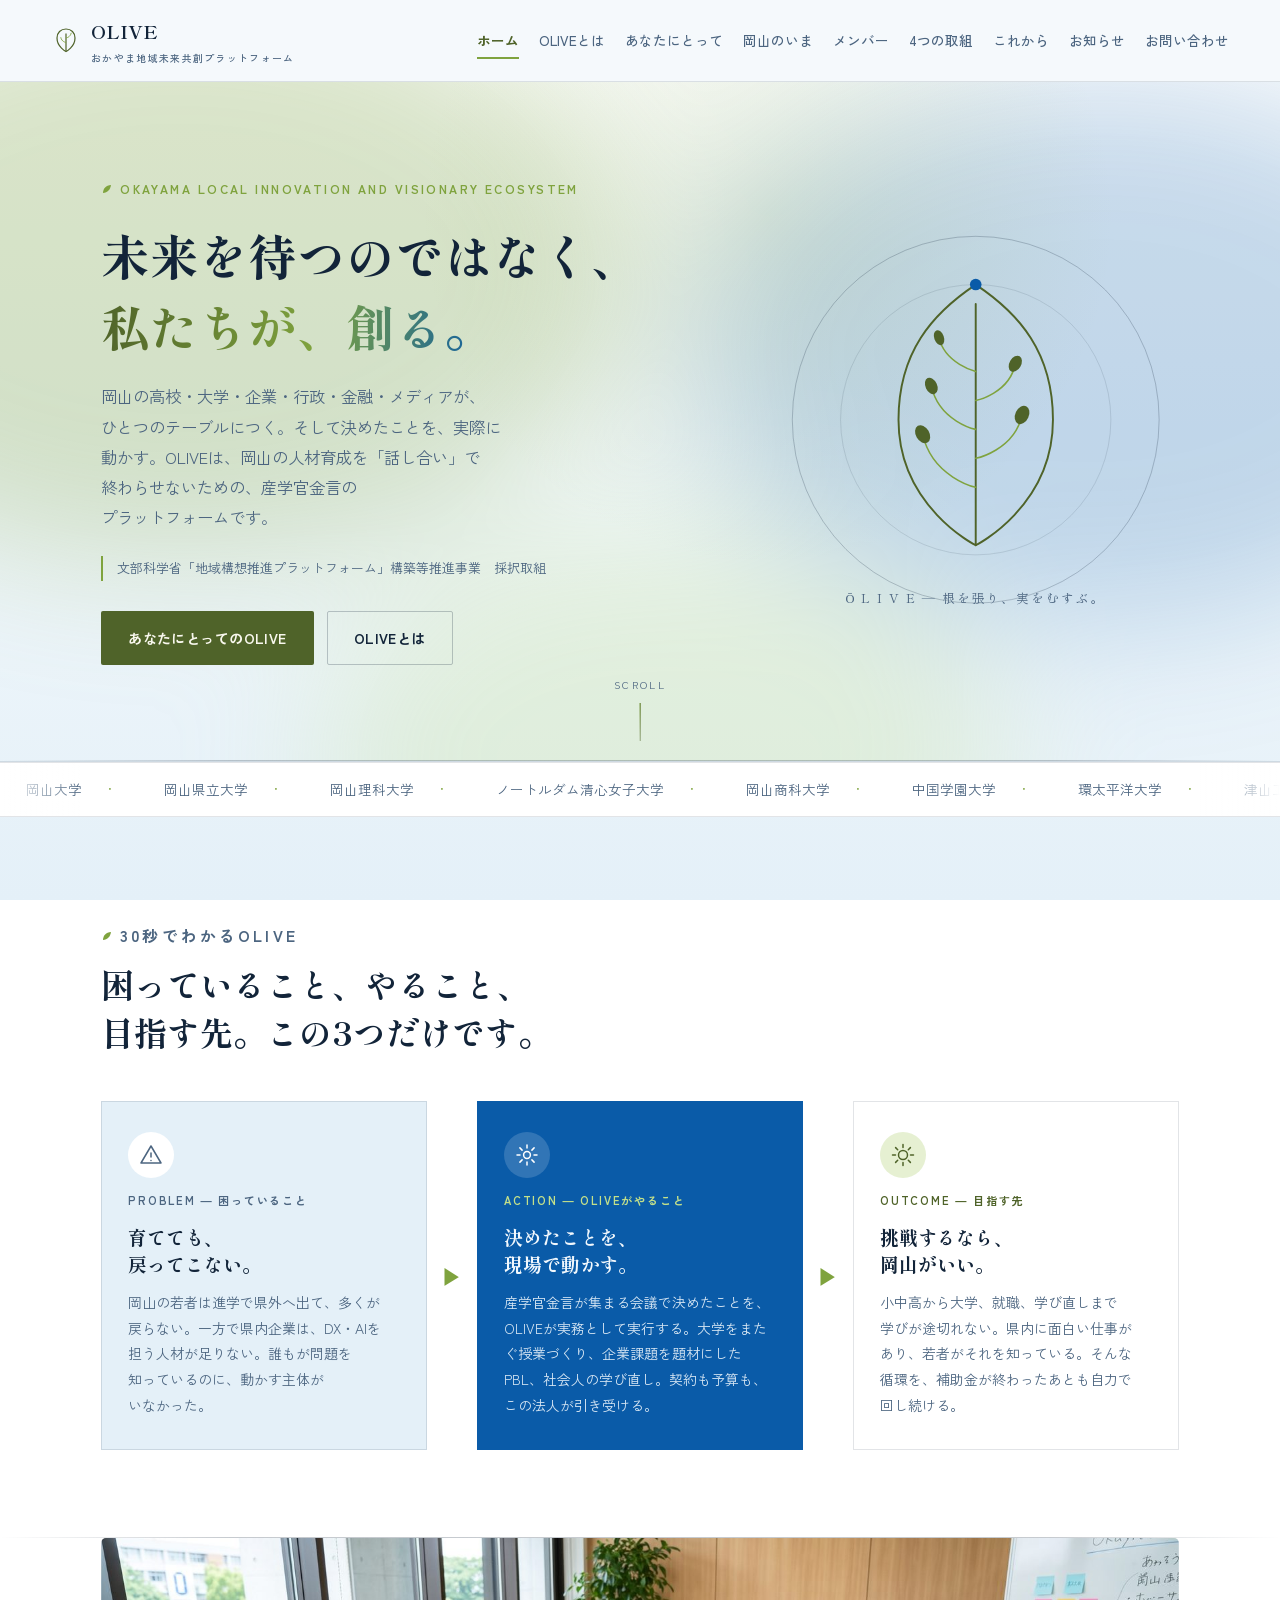
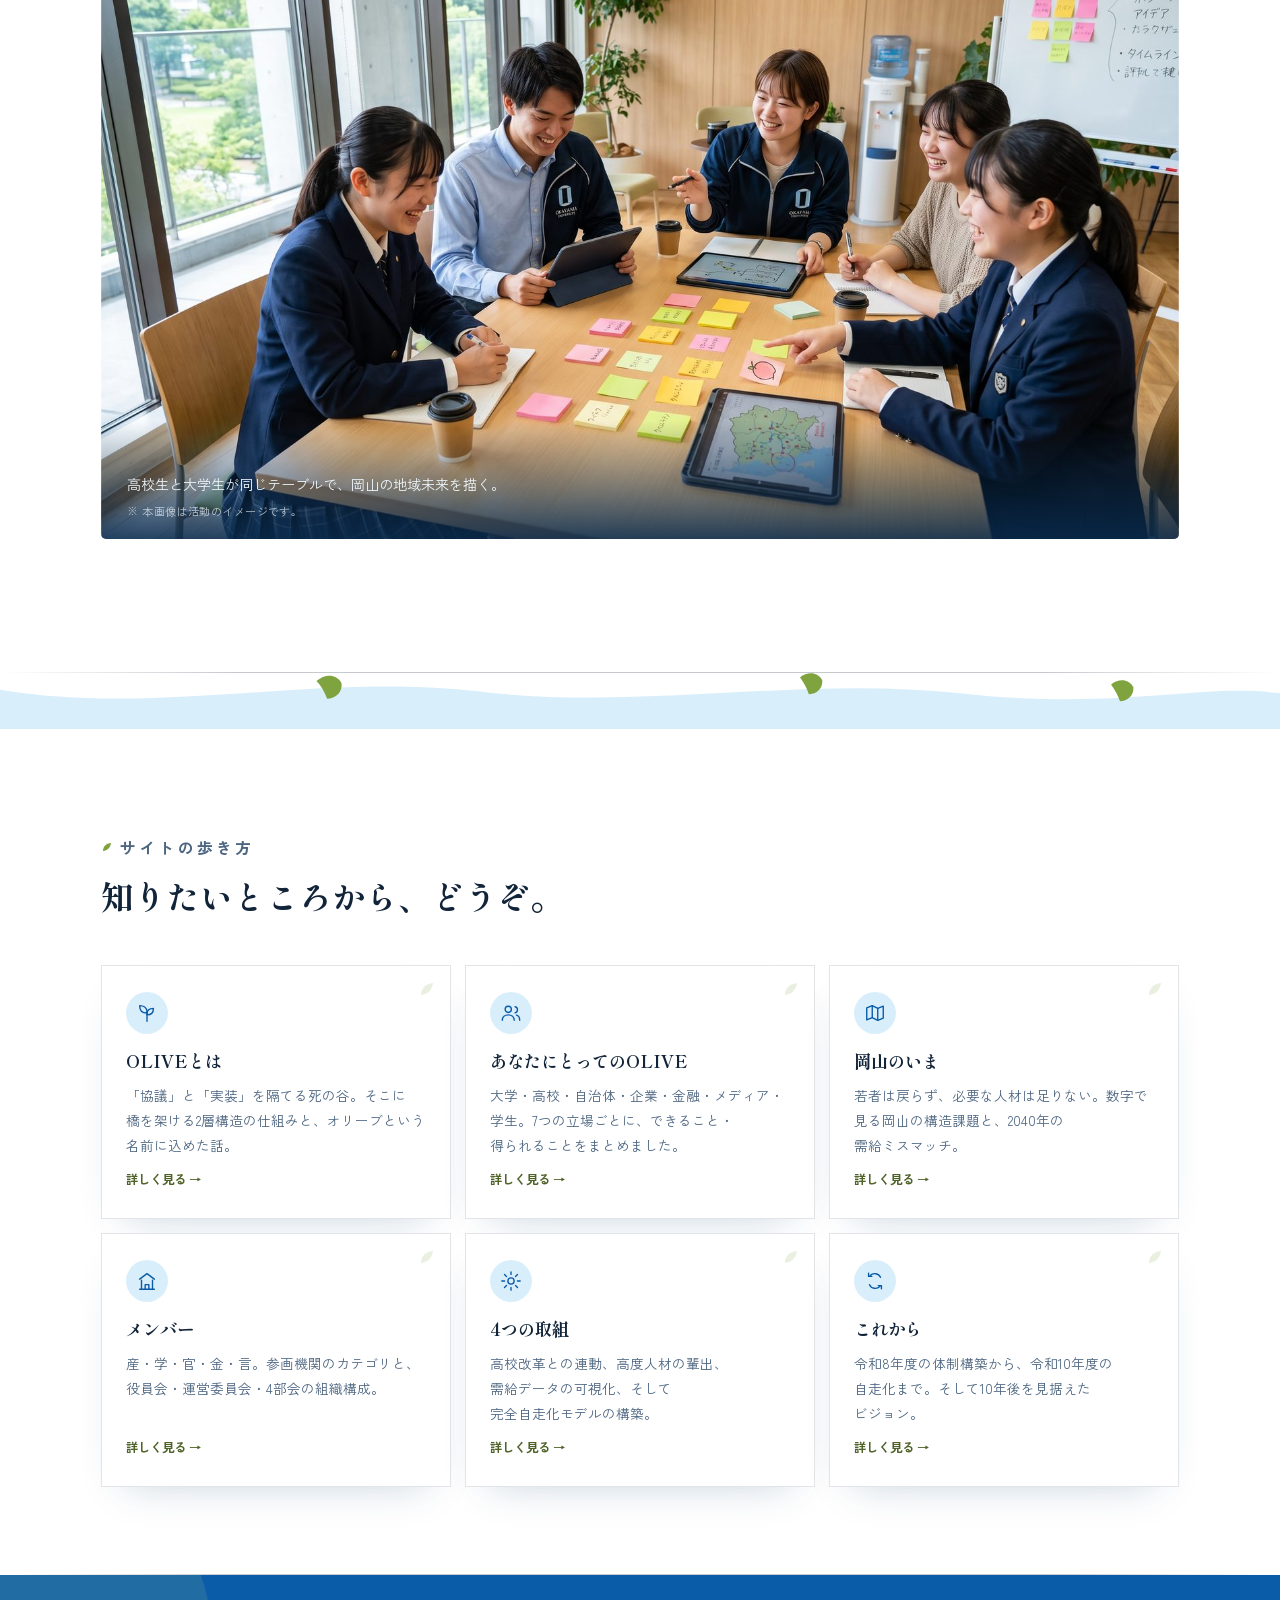
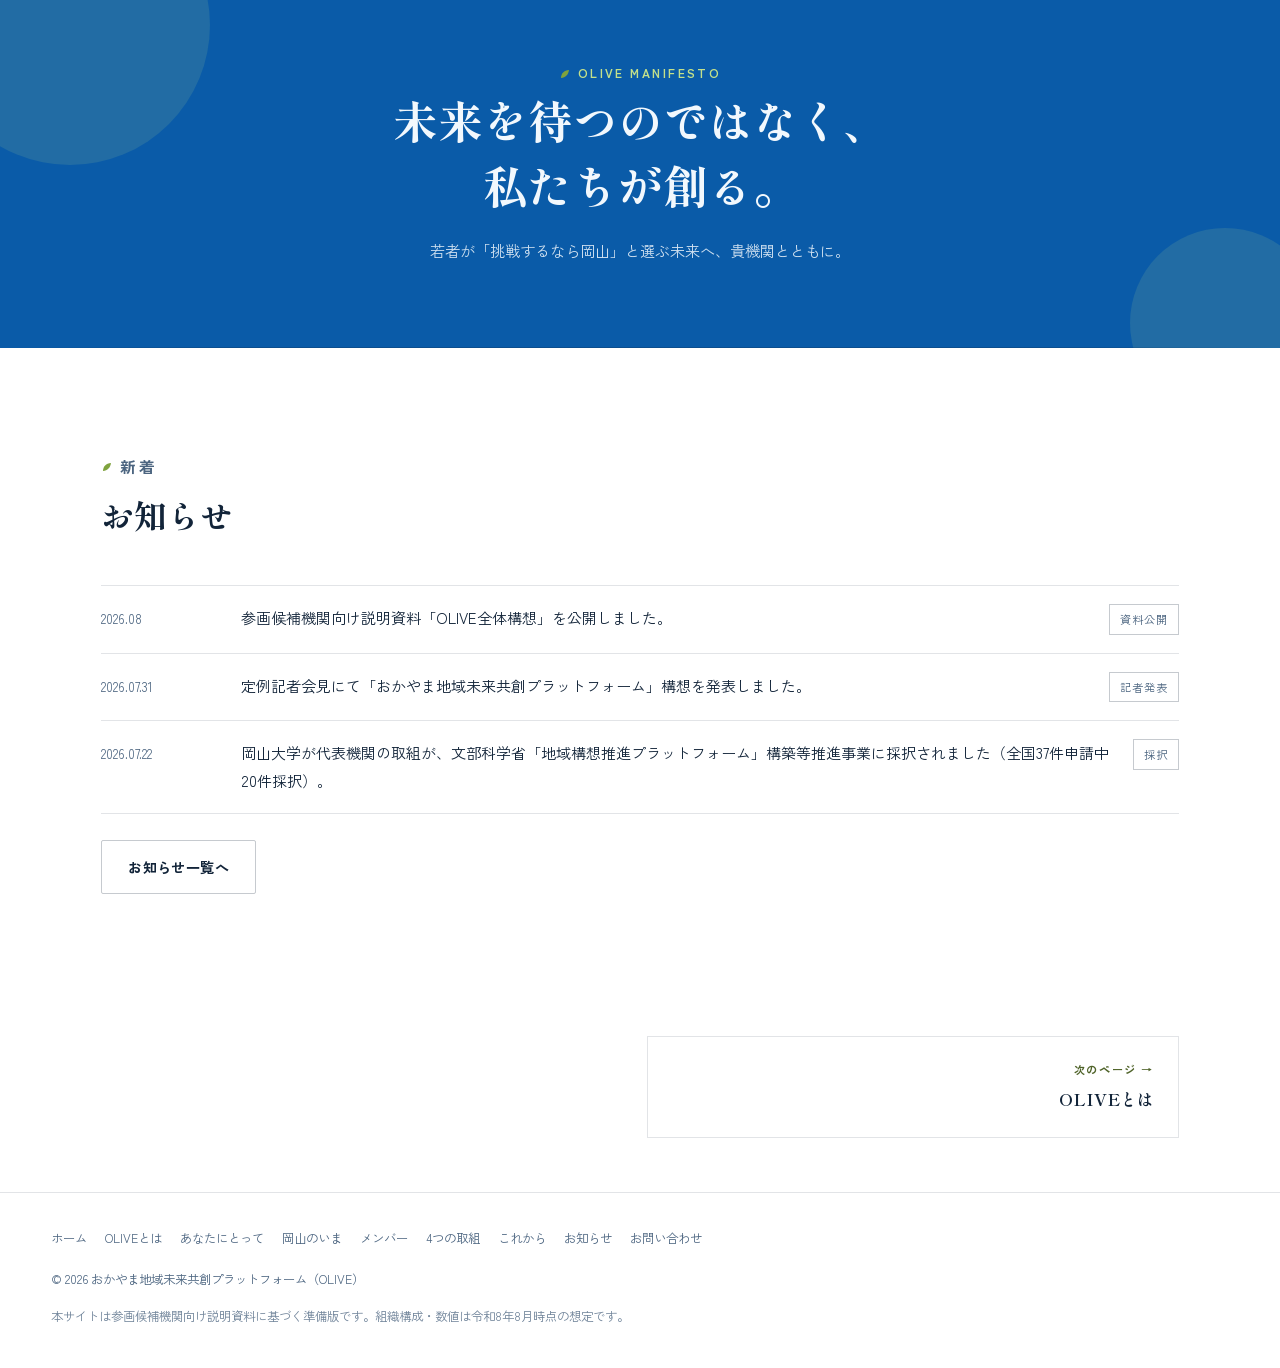
==== commit 76a355a9: "Add files via upload" ====
--- a/index.html
+++ b/index.html
@@ -5,6 +5,7 @@
 <meta name="viewport" content="width=device-width, initial-scale=1">
 <title>ホーム｜OLIVE おかやま地域未来共創プラットフォーム</title>
 <meta name="description" content="岡山の高校・大学・企業・行政・金融・メディアが手を組み、人材育成の構想を実行に移す「おかやま地域未来共創プラットフォーム（OLIVE）」の公式サイト。">
+
 <link rel="preconnect" href="https://fonts.googleapis.com">
 <link rel="preconnect" href="https://fonts.gstatic.com" crossorigin>
 <link href="https://fonts.googleapis.com/css2?family=Shippori+Mincho:wght@500;600;700;800&family=Zen+Kaku+Gothic+New:wght@400;500;700;900&display=swap" rel="stylesheet">
